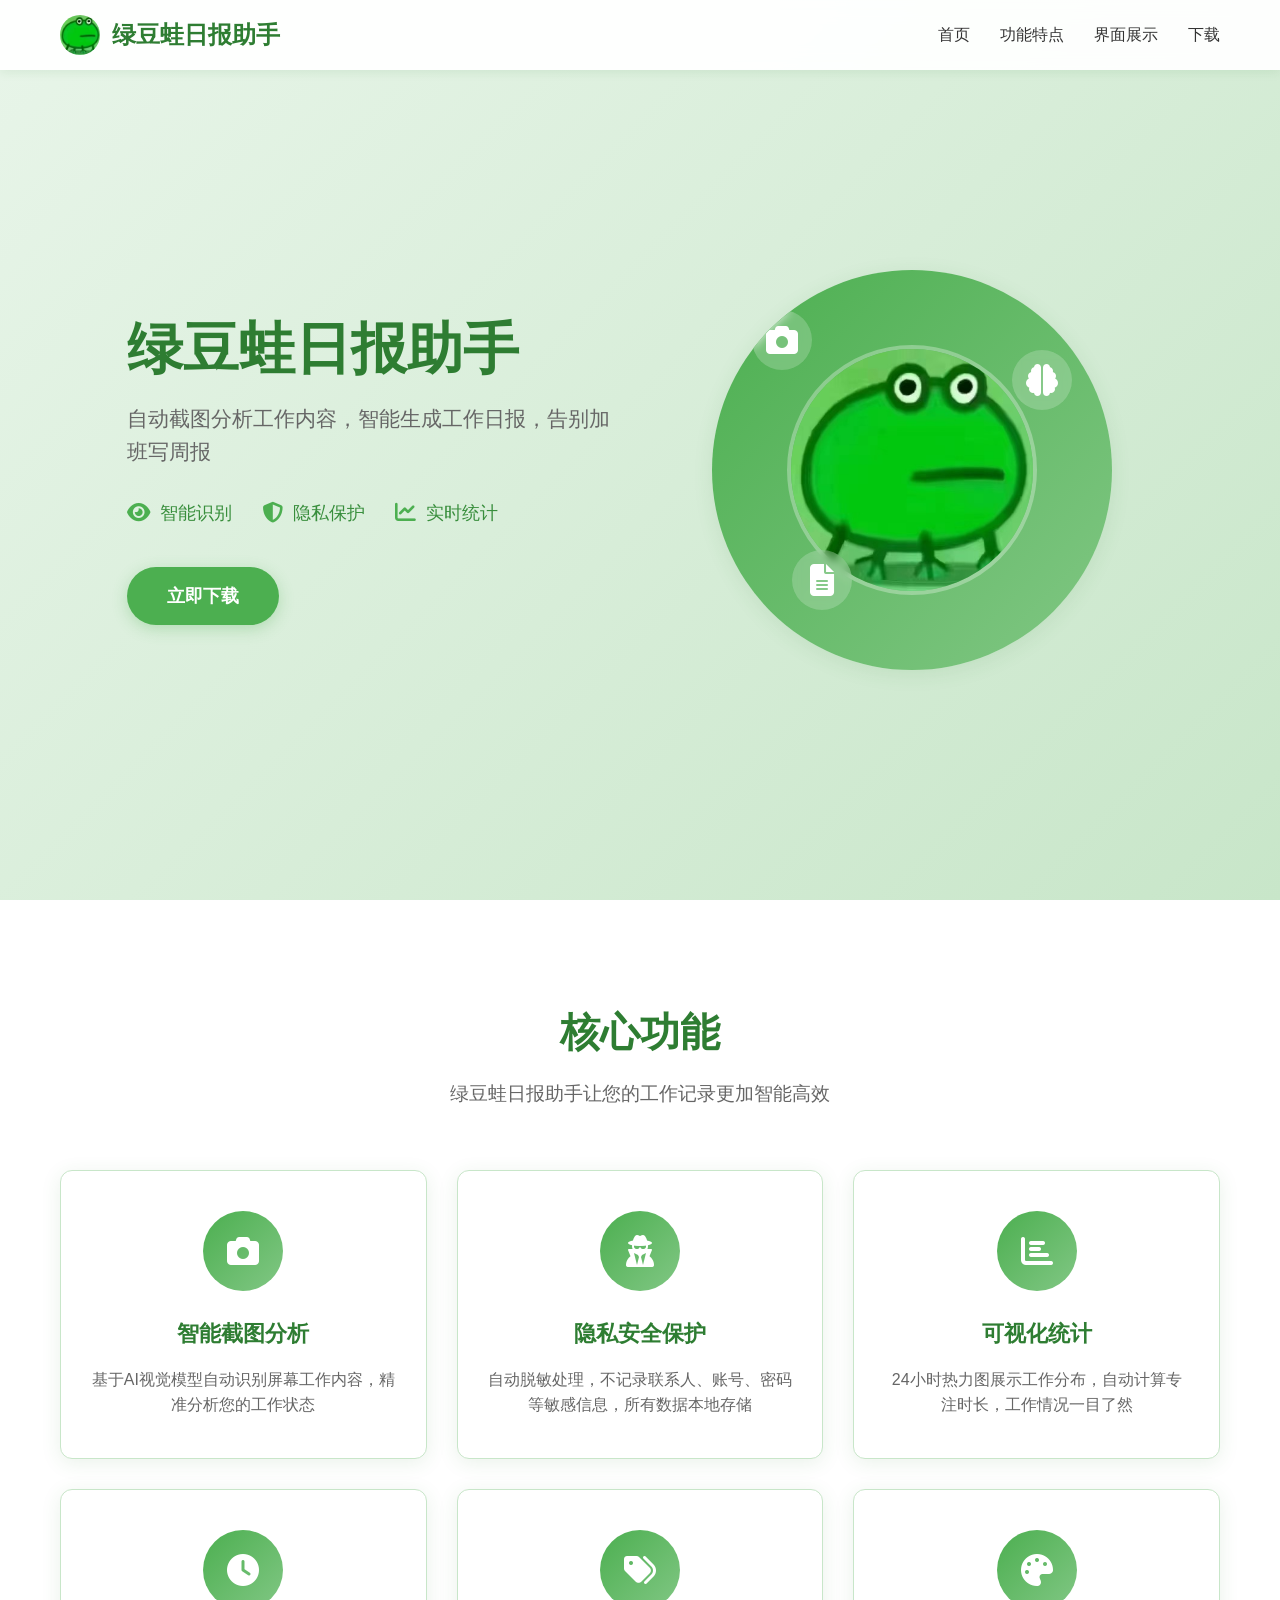
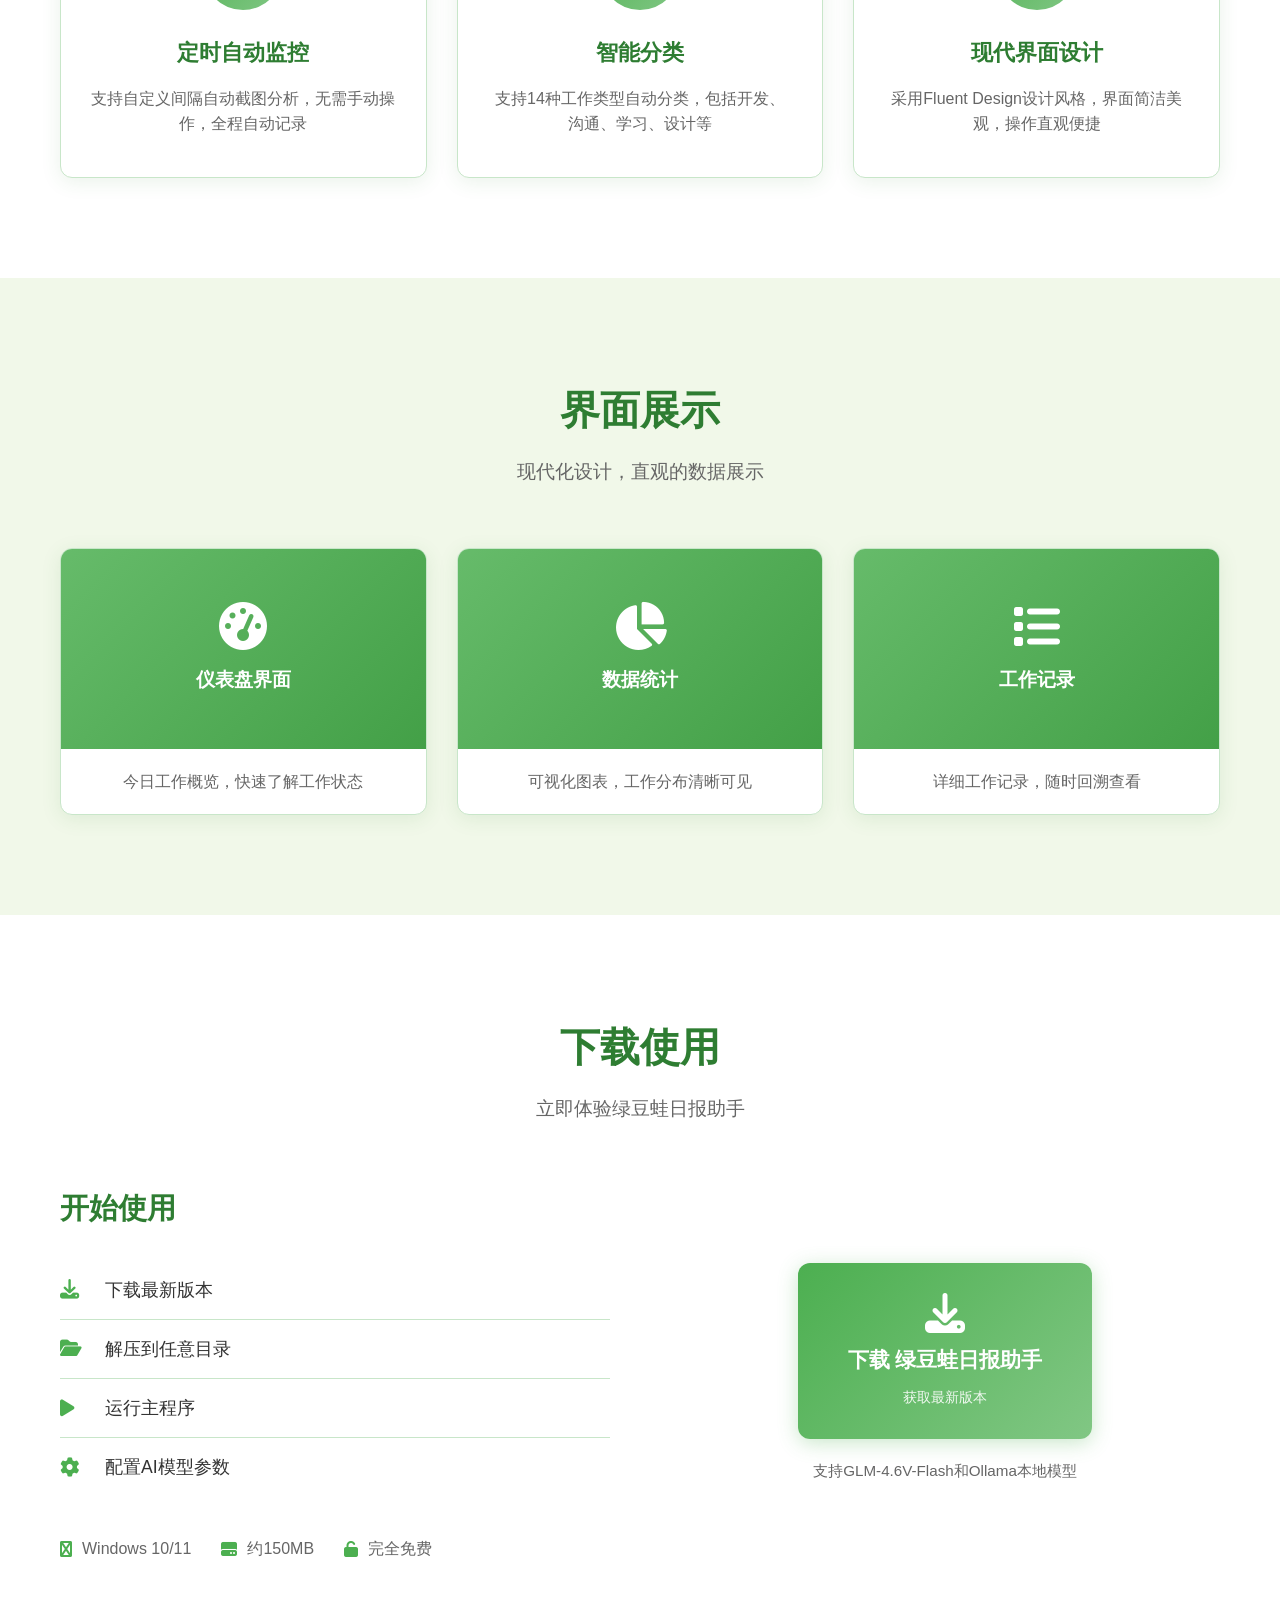
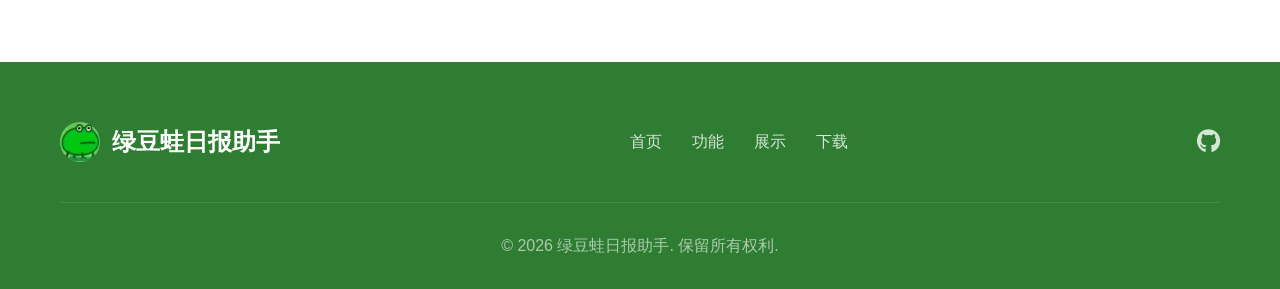
==== static/index.html @ 6533f266 "first commit" ====
<!DOCTYPE html>
<html lang="zh-CN">
<head>
    <meta charset="UTF-8">
    <meta name="viewport" content="width=device-width, initial-scale=1.0">
    <title>绿豆蛙日报助手 - 智能工作记录与分析</title>
    <link rel="icon" href="favicon.jpg" type="image/jpeg">
    <link rel="stylesheet" href="style.css">
    <link rel="stylesheet" href="https://cdnjs.cloudflare.com/ajax/libs/font-awesome/6.4.0/css/all.min.css">
</head>
<body>
    <nav class="navbar">
        <div class="nav-container">
            <div class="nav-logo">
                <img src="favicon.jpg" alt="绿豆蛙" class="logo-img">
                <span>绿豆蛙日报助手</span>
            </div>
            <ul class="nav-menu">
                <li><a href="#home" class="nav-link">首页</a></li>
                <li><a href="#features" class="nav-link">功能特点</a></li>
                <li><a href="#screenshots" class="nav-link">界面展示</a></li>
                <li><a href="#download" class="nav-link">下载</a></li>
            </ul>
            <div class="nav-toggle">
                <i class="fas fa-bars"></i>
            </div>
        </div>
    </nav>

    <section id="home" class="hero">
        <div class="hero-container">
            <div class="hero-content">
                <h1>绿豆蛙日报助手</h1>
                <p class="hero-subtitle">自动截图分析工作内容，智能生成工作日报，告别加班写周报</p>
                <div class="hero-features">
                    <div class="hero-feature">
                        <i class="fas fa-eye"></i>
                        <span>智能识别</span>
                    </div>
                    <div class="hero-feature">
                        <i class="fas fa-shield-alt"></i>
                        <span>隐私保护</span>
                    </div>
                    <div class="hero-feature">
                        <i class="fas fa-chart-line"></i>
                        <span>实时统计</span>
                    </div>
                </div>
                <a href="#download" class="cta-button">立即下载</a>
            </div>
            <div class="hero-image">
                <div class="hero-illustration">
                    <img src="favicon.jpg" alt="绿豆蛙" class="hero-frog">
                    <div class="floating-icons">
                        <i class="fas fa-camera"></i>
                        <i class="fas fa-brain"></i>
                        <i class="fas fa-file-alt"></i>
                    </div>
                </div>
            </div>
        </div>
    </section>

    <section id="features" class="features">
        <div class="container">
            <h2>核心功能</h2>
            <p class="section-description">绿豆蛙日报助手让您的工作记录更加智能高效</p>
            <div class="features-grid">
                <div class="feature-card">
                    <div class="feature-icon">
                        <i class="fas fa-camera"></i>
                    </div>
                    <h3>智能截图分析</h3>
                    <p>基于AI视觉模型自动识别屏幕工作内容，精准分析您的工作状态</p>
                </div>
                <div class="feature-card">
                    <div class="feature-icon">
                        <i class="fas fa-user-secret"></i>
                    </div>
                    <h3>隐私安全保护</h3>
                    <p>自动脱敏处理，不记录联系人、账号、密码等敏感信息，所有数据本地存储</p>
                </div>
                <div class="feature-card">
                    <div class="feature-icon">
                        <i class="fas fa-chart-bar"></i>
                    </div>
                    <h3>可视化统计</h3>
                    <p>24小时热力图展示工作分布，自动计算专注时长，工作情况一目了然</p>
                </div>
                <div class="feature-card">
                    <div class="feature-icon">
                        <i class="fas fa-clock"></i>
                    </div>
                    <h3>定时自动监控</h3>
                    <p>支持自定义间隔自动截图分析，无需手动操作，全程自动记录</p>
                </div>
                <div class="feature-card">
                    <div class="feature-icon">
                        <i class="fas fa-tags"></i>
                    </div>
                    <h3>智能分类</h3>
                    <p>支持14种工作类型自动分类，包括开发、沟通、学习、设计等</p>
                </div>
                <div class="feature-card">
                    <div class="feature-icon">
                        <i class="fas fa-palette"></i>
                    </div>
                    <h3>现代界面设计</h3>
                    <p>采用Fluent Design设计风格，界面简洁美观，操作直观便捷</p>
                </div>
            </div>
        </div>
    </section>

    <section id="screenshots" class="screenshots">
        <div class="container">
            <h2>界面展示</h2>
            <p class="section-description">现代化设计，直观的数据展示</p>
            <div class="screenshots-grid">
                <div class="screenshot-card">
                    <div class="screenshot-placeholder">
                        <i class="fas fa-tachometer-alt"></i>
                        <span>仪表盘界面</span>
                    </div>
                    <p>今日工作概览，快速了解工作状态</p>
                </div>
                <div class="screenshot-card">
                    <div class="screenshot-placeholder">
                        <i class="fas fa-chart-pie"></i>
                        <span>数据统计</span>
                    </div>
                    <p>可视化图表，工作分布清晰可见</p>
                </div>
                <div class="screenshot-card">
                    <div class="screenshot-placeholder">
                        <i class="fas fa-list"></i>
                        <span>工作记录</span>
                    </div>
                    <p>详细工作记录，随时回溯查看</p>
                </div>
            </div>
        </div>
    </section>

    <section id="download" class="download">
        <div class="container">
            <h2>下载使用</h2>
            <p class="section-description">立即体验绿豆蛙日报助手</p>
            <div class="download-content">
                <div class="download-info">
                    <h3>开始使用</h3>
                    <ul class="download-steps">
                        <li><i class="fas fa-download"></i> 下载最新版本</li>
                        <li><i class="fas fa-folder-open"></i> 解压到任意目录</li>
                        <li><i class="fas fa-play"></i> 运行主程序</li>
                        <li><i class="fas fa-cog"></i> 配置AI模型参数</li>
                    </ul>
                    <div class="download-features">
                        <div class="download-feature">
                            <i class="fas fa-windows"></i>
                            <span>Windows 10/11</span>
                        </div>
                        <div class="download-feature">
                            <i class="fas fa-hdd"></i>
                            <span>约150MB</span>
                        </div>
                        <div class="download-feature">
                            <i class="fas fa-unlock"></i>
                            <span>完全免费</span>
                        </div>
                    </div>
                </div>
                <div class="download-action">
                    <div class="download-button-container">
                        <a href="/api/latest" class="download-button" id="downloadBtn">
                            <i class="fas fa-download"></i>
                            <span id="downloadButtonText">下载 绿豆蛙日报助手</span>
                            <small id="downloadButtonSubtext">获取最新版本</small>
                        </a>
                        <p class="download-note" id="downloadNote">支持GLM-4.6V-Flash和Ollama本地模型</p>
                    </div>
                </div>
            </div>
        </div>
    </section>

    <footer class="footer">
        <div class="container">
            <div class="footer-content">
                <div class="footer-logo">
                    <img src="favicon.jpg" alt="绿豆蛙" class="footer-frog">
                    <span>绿豆蛙日报助手</span>
                </div>
                <div class="footer-links">
                    <a href="#home">首页</a>
                    <a href="#features">功能</a>
                    <a href="#screenshots">展示</a>
                    <a href="#download">下载</a>
                </div>
                <div class="footer-social">
                    <a href="https://github.com/DGLZR/AI-daliy-check" target="_blank"><i class="fab fa-github"></i></a>
                </div>
            </div>
            <div class="footer-bottom">
                <p>&copy; 2026 绿豆蛙日报助手. 保留所有权利.</p>
            </div>
        </div>
    </footer>

    <script src="script.js"></script>
</body>
</html>
---- static/style.css ----
/* 全局样式 */
* {
    margin: 0;
    padding: 0;
    box-sizing: border-box;
}

:root {
    --primary-color: #4caf50;
    --primary-dark: #388e3c;
    --primary-light: #81c784;
    --secondary-color: #e8f5e9;
    --accent-color: #2e7d32;
    --text-color: #333;
    --text-light: #666;
    --white: #fff;
    --shadow: 0 4px 20px rgba(46, 125, 50, 0.1);
    --shadow-hover: 0 8px 30px rgba(46, 125, 50, 0.2);
    --radius: 12px;
    --transition: all 0.3s ease;
}

html {
    scroll-behavior: smooth;
}

body {
    font-family: 'Segoe UI', 'Microsoft YaHei', sans-serif;
    line-height: 1.6;
    color: var(--text-color);
    background-color: #f0f9f0;
}

.container {
    max-width: 1200px;
    margin: 0 auto;
    padding: 0 20px;
}

/* 导航栏 */
.navbar {
    position: fixed;
    top: 0;
    left: 0;
    right: 0;
    background: rgba(255, 255, 255, 0.95);
    backdrop-filter: blur(10px);
    z-index: 1000;
    box-shadow: 0 2px 10px rgba(46, 125, 50, 0.1);
}

.nav-container {
    max-width: 1200px;
    margin: 0 auto;
    padding: 0 20px;
    display: flex;
    justify-content: space-between;
    align-items: center;
    height: 70px;
}

.nav-logo {
    display: flex;
    align-items: center;
    gap: 12px;
    font-size: 1.5rem;
    font-weight: bold;
    color: var(--accent-color);
}

.logo-img {
    width: 40px;
    height: 40px;
    border-radius: 50%;
    object-fit: cover;
}

.nav-menu {
    display: flex;
    list-style: none;
    gap: 30px;
}

.nav-link {
    text-decoration: none;
    color: var(--text-color);
    font-weight: 500;
    transition: var(--transition);
    position: relative;
}

.nav-link:hover {
    color: var(--primary-color);
}

.nav-link::after {
    content: '';
    position: absolute;
    bottom: -5px;
    left: 0;
    width: 0;
    height: 2px;
    background: var(--primary-color);
    transition: var(--transition);
}

.nav-link:hover::after {
    width: 100%;
}

.nav-toggle {
    display: none;
    font-size: 1.5rem;
    cursor: pointer;
    color: var(--text-color);
}

/* 英雄区域 */
.hero {
    padding: 120px 0 80px;
    background: linear-gradient(135deg, #e8f5e9 0%, #c8e6c9 100%);
    min-height: 100vh;
    display: flex;
    align-items: center;
}

.hero-container {
    max-width: 1200px;
    margin: 0 auto;
    padding: 0 20px;
    display: flex;
    align-items: center;
    gap: 60px;
}

.hero-content {
    flex: 1;
}

.hero-content h1 {
    font-size: 3.5rem;
    font-weight: 700;
    color: var(--accent-color);
    margin-bottom: 20px;
    line-height: 1.2;
}

.hero-subtitle {
    font-size: 1.3rem;
    color: var(--text-light);
    margin-bottom: 30px;
    line-height: 1.6;
}

.hero-features {
    display: flex;
    gap: 30px;
    margin-bottom: 40px;
}

.hero-feature {
    display: flex;
    align-items: center;
    gap: 10px;
    font-size: 1.1rem;
    color: var(--primary-dark);
}

.hero-feature i {
    font-size: 1.3rem;
    color: var(--primary-color);
}

.cta-button {
    display: inline-block;
    background: var(--primary-color);
    color: var(--white);
    padding: 15px 40px;
    border-radius: 50px;
    text-decoration: none;
    font-size: 1.1rem;
    font-weight: 600;
    transition: var(--transition);
    box-shadow: 0 4px 15px rgba(76, 175, 80, 0.3);
}

.cta-button:hover {
    background: var(--primary-dark);
    transform: translateY(-2px);
    box-shadow: 0 6px 20px rgba(76, 175, 80, 0.4);
}

.hero-image {
    flex: 1;
    display: flex;
    justify-content: center;
    align-items: center;
}

.hero-illustration {
    position: relative;
    width: 400px;
    height: 400px;
    background: linear-gradient(135deg, var(--primary-color) 0%, var(--primary-light) 100%);
    border-radius: 50%;
    display: flex;
    justify-content: center;
    align-items: center;
    box-shadow: var(--shadow);
    overflow: hidden;
}

.hero-frog {
    width: 250px;
    height: 250px;
    object-fit: cover;
    border-radius: 50%;
    border: 4px solid rgba(255, 255, 255, 0.3);
}

.floating-icons {
    position: absolute;
    width: 100%;
    height: 100%;
    animation: float 6s ease-in-out infinite;
}

.floating-icons i {
    position: absolute;
    font-size: 2rem;
    color: var(--white);
    background: rgba(255, 255, 255, 0.2);
    width: 60px;
    height: 60px;
    border-radius: 50%;
    display: flex;
    justify-content: center;
    align-items: center;
    backdrop-filter: blur(5px);
}

.floating-icons i:nth-child(1) {
    top: 10%;
    left: 10%;
    animation: float1 4s ease-in-out infinite;
}

.floating-icons i:nth-child(2) {
    top: 20%;
    right: 10%;
    animation: float2 5s ease-in-out infinite;
}

.floating-icons i:nth-child(3) {
    bottom: 15%;
    left: 20%;
    animation: float3 4.5s ease-in-out infinite;
}

@keyframes float {
    0%, 100% { transform: translateY(0); }
    50% { transform: translateY(-20px); }
}

@keyframes float1 {
    0%, 100% { transform: translate(0, 0); }
    50% { transform: translate(10px, -15px); }
}

@keyframes float2 {
    0%, 100% { transform: translate(0, 0); }
    50% { transform: translate(-10px, 10px); }
}

@keyframes float3 {
    0%, 100% { transform: translate(0, 0); }
    50% { transform: translate(15px, -10px); }
}

/* 功能特点 */
.features {
    padding: 100px 0;
    background: var(--white);
}

.features h2 {
    text-align: center;
    font-size: 2.5rem;
    color: var(--accent-color);
    margin-bottom: 15px;
}

.section-description {
    text-align: center;
    font-size: 1.2rem;
    color: var(--text-light);
    margin-bottom: 60px;
}

.features-grid {
    display: grid;
    grid-template-columns: repeat(auto-fit, minmax(300px, 1fr));
    gap: 30px;
}

.feature-card {
    background: var(--white);
    padding: 40px 30px;
    border-radius: var(--radius);
    box-shadow: var(--shadow);
    transition: var(--transition);
    text-align: center;
    border: 1px solid #c8e6c9;
}

.feature-card:hover {
    transform: translateY(-10px);
    box-shadow: var(--shadow-hover);
}

.feature-icon {
    width: 80px;
    height: 80px;
    background: linear-gradient(135deg, var(--primary-color) 0%, var(--primary-light) 100%);
    border-radius: 50%;
    display: flex;
    justify-content: center;
    align-items: center;
    margin: 0 auto 25px;
}

.feature-icon i {
    font-size: 2rem;
    color: var(--white);
}

.feature-card h3 {
    font-size: 1.4rem;
    color: var(--accent-color);
    margin-bottom: 15px;
}

.feature-card p {
    color: var(--text-light);
    line-height: 1.6;
}

/* 界面展示 */
.screenshots {
    padding: 100px 0;
    background: #f1f8e9;
}

.screenshots h2 {
    text-align: center;
    font-size: 2.5rem;
    color: var(--accent-color);
    margin-bottom: 15px;
}

.screenshots-grid {
    display: grid;
    grid-template-columns: repeat(auto-fit, minmax(300px, 1fr));
    gap: 30px;
}

.screenshot-card {
    background: var(--white);
    border-radius: var(--radius);
    overflow: hidden;
    box-shadow: var(--shadow);
    transition: var(--transition);
    border: 1px solid #c8e6c9;
}

.screenshot-card:hover {
    transform: translateY(-5px);
    box-shadow: var(--shadow-hover);
}

.screenshot-placeholder {
    height: 200px;
    background: linear-gradient(135deg, #66bb6a 0%, #43a047 100%);
    display: flex;
    flex-direction: column;
    justify-content: center;
    align-items: center;
    gap: 15px;
    color: var(--white);
}

.screenshot-placeholder i {
    font-size: 3rem;
}

.screenshot-placeholder span {
    font-size: 1.2rem;
    font-weight: 600;
}

.screenshot-card p {
    padding: 20px;
    color: var(--text-light);
    text-align: center;
}

/* 下载区域 */
.download {
    padding: 100px 0;
    background: var(--white);
}

.download h2 {
    text-align: center;
    font-size: 2.5rem;
    color: var(--accent-color);
    margin-bottom: 15px;
}

.download-content {
    display: flex;
    gap: 60px;
    align-items: center;
    margin-top: 60px;
}

.download-info {
    flex: 1;
}

.download-info h3 {
    font-size: 1.8rem;
    color: var(--accent-color);
    margin-bottom: 30px;
}

.download-steps {
    list-style: none;
    margin-bottom: 40px;
}

.download-steps li {
    display: flex;
    align-items: center;
    gap: 15px;
    padding: 15px 0;
    font-size: 1.1rem;
    color: var(--text-color);
    border-bottom: 1px solid #c8e6c9;
}

.download-steps li:last-child {
    border-bottom: none;
}

.download-steps i {
    color: var(--primary-color);
    font-size: 1.2rem;
    width: 30px;
}

.download-features {
    display: flex;
    gap: 30px;
}

.download-feature {
    display: flex;
    align-items: center;
    gap: 10px;
    color: var(--text-light);
}

.download-feature i {
    color: var(--primary-color);
}

.download-action {
    flex: 1;
    display: flex;
    justify-content: center;
}

.download-button-container {
    text-align: center;
}

.download-button {
    display: inline-flex;
    flex-direction: column;
    align-items: center;
    gap: 10px;
    background: linear-gradient(135deg, var(--primary-color) 0%, var(--primary-light) 100%);
    color: var(--white);
    padding: 30px 50px;
    border-radius: var(--radius);
    text-decoration: none;
    transition: var(--transition);
    box-shadow: 0 4px 20px rgba(76, 175, 80, 0.3);
}

.download-button:hover {
    transform: translateY(-5px);
    box-shadow: 0 8px 30px rgba(76, 175, 80, 0.4);
}

.download-button i {
    font-size: 2.5rem;
}

.download-button span {
    font-size: 1.3rem;
    font-weight: 600;
}

.download-button small {
    font-size: 0.9rem;
    opacity: 0.9;
}

.download-note {
    margin-top: 20px;
    color: var(--text-light);
    font-size: 0.95rem;
}

/* 页脚 */
.footer {
    background: #2e7d32;
    color: var(--white);
    padding: 60px 0 30px;
}

.footer-content {
    display: flex;
    justify-content: space-between;
    align-items: center;
    margin-bottom: 40px;
}

.footer-logo {
    display: flex;
    align-items: center;
    gap: 12px;
    font-size: 1.5rem;
    font-weight: bold;
}

.footer-frog {
    width: 40px;
    height: 40px;
    border-radius: 50%;
    object-fit: cover;
}

.footer-links {
    display: flex;
    gap: 30px;
}

.footer-links a {
    color: rgba(255, 255, 255, 0.8);
    text-decoration: none;
    transition: var(--transition);
}

.footer-links a:hover {
    color: var(--white);
}

.footer-social {
    display: flex;
    gap: 20px;
}

.footer-social a {
    color: rgba(255, 255, 255, 0.8);
    font-size: 1.5rem;
    transition: var(--transition);
}

.footer-social a:hover {
    color: var(--white);
}

.footer-bottom {
    text-align: center;
    padding-top: 30px;
    border-top: 1px solid rgba(255, 255, 255, 0.1);
    color: rgba(255, 255, 255, 0.6);
}

/* 响应式设计 */
@media (max-width: 768px) {
    .nav-menu {
        display: none;
        position: absolute;
        top: 70px;
        left: 0;
        right: 0;
        background: var(--white);
        flex-direction: column;
        padding: 20px;
        box-shadow: 0 5px 10px rgba(0, 0, 0, 0.1);
    }

    .nav-menu.active {
        display: flex;
    }

    .nav-toggle {
        display: block;
    }

    .hero-container {
        flex-direction: column;
        text-align: center;
    }

    .hero-content h1 {
        font-size: 2.5rem;
    }

    .hero-features {
        justify-content: center;
    }

    .hero-illustration {
        width: 300px;
        height: 300px;
    }

    .hero-frog {
        width: 180px;
        height: 180px;
    }

    .download-content {
        flex-direction: column;
    }

    .download-features {
        flex-wrap: wrap;
        justify-content: center;
    }

    .footer-content {
        flex-direction: column;
        gap: 30px;
        text-align: center;
    }

    .footer-links {
        flex-wrap: wrap;
        justify-content: center;
    }
}

@media (max-width: 480px) {
    .hero-content h1 {
        font-size: 2rem;
    }

    .hero-features {
        flex-direction: column;
        gap: 15px;
    }

    .features-grid,
    .screenshots-grid {
        grid-template-columns: 1fr;
    }
}
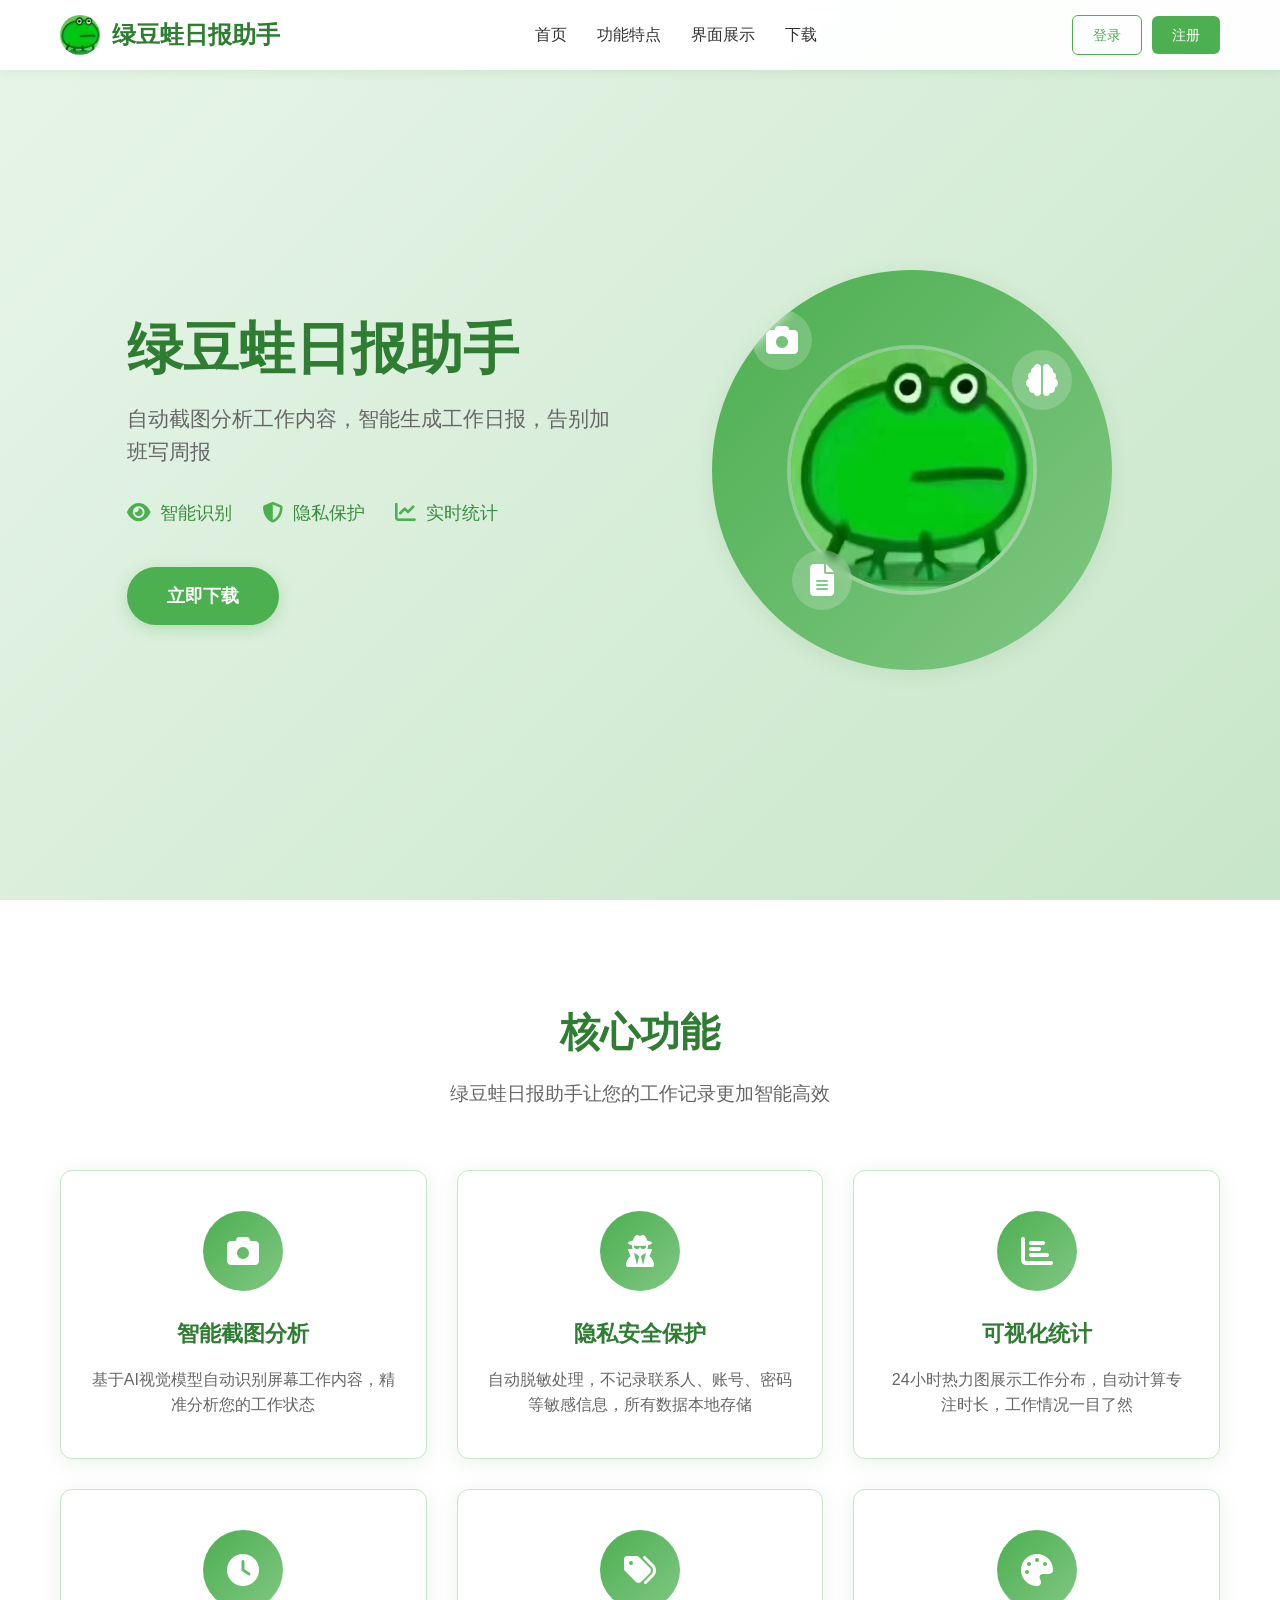
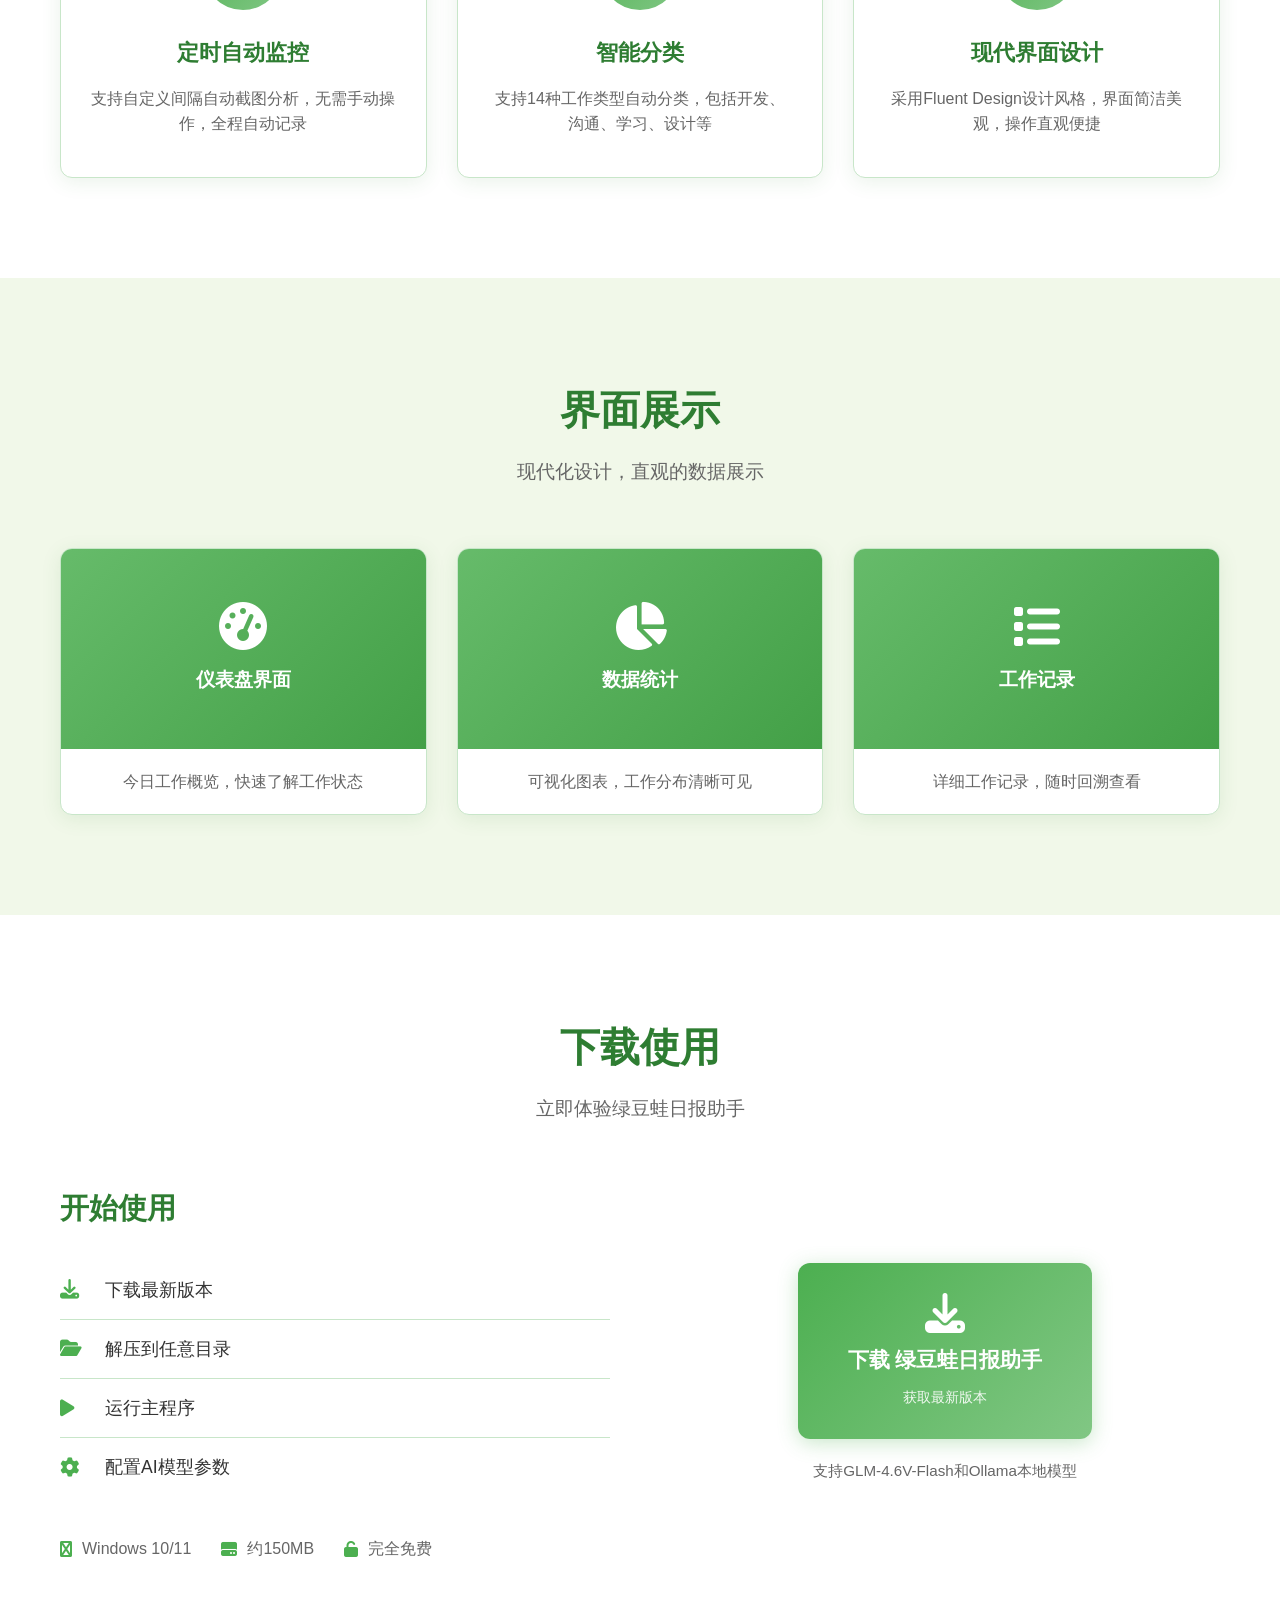
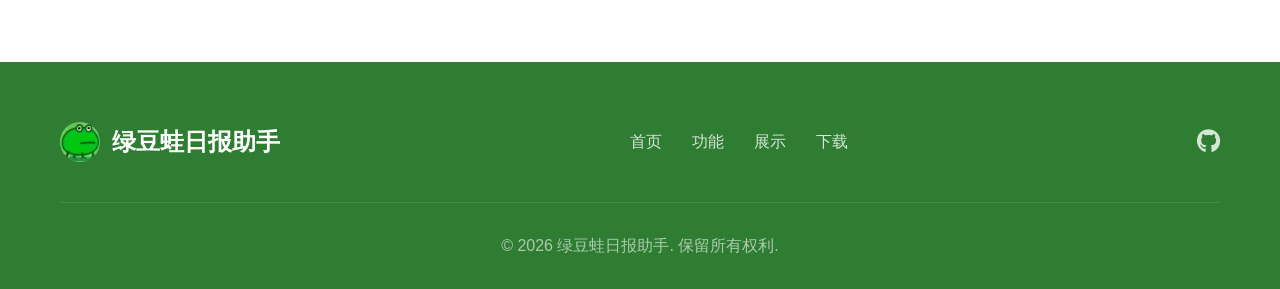
==== commit a6228867: "新增用户查看个人信息" ====
--- a/static/index.html
+++ b/static/index.html
@@ -21,6 +21,10 @@
                 <li><a href="#screenshots" class="nav-link">界面展示</a></li>
                 <li><a href="#download" class="nav-link">下载</a></li>
             </ul>
+            <div class="nav-auth">
+                <a href="/login" class="auth-btn login-btn">登录</a>
+                <a href="/login#register" class="auth-btn register-btn">注册</a>
+            </div>
             <div class="nav-toggle">
                 <i class="fas fa-bars"></i>
             </div>
--- a/static/style.css
+++ b/static/style.css
@@ -108,6 +108,41 @@
     width: 100%;
 }
 
+.nav-auth {
+    display: flex;
+    gap: 10px;
+    align-items: center;
+}
+
+.auth-btn {
+    padding: 8px 20px;
+    border-radius: 6px;
+    text-decoration: none;
+    font-size: 14px;
+    font-weight: 500;
+    transition: var(--transition);
+}
+
+.login-btn {
+    color: var(--primary-color);
+    border: 1px solid var(--primary-color);
+    background: transparent;
+}
+
+.login-btn:hover {
+    background: var(--primary-color);
+    color: white;
+}
+
+.register-btn {
+    background: var(--primary-color);
+    color: white;
+}
+
+.register-btn:hover {
+    background: var(--primary-dark);
+}
+
 .nav-toggle {
     display: none;
     font-size: 1.5rem;
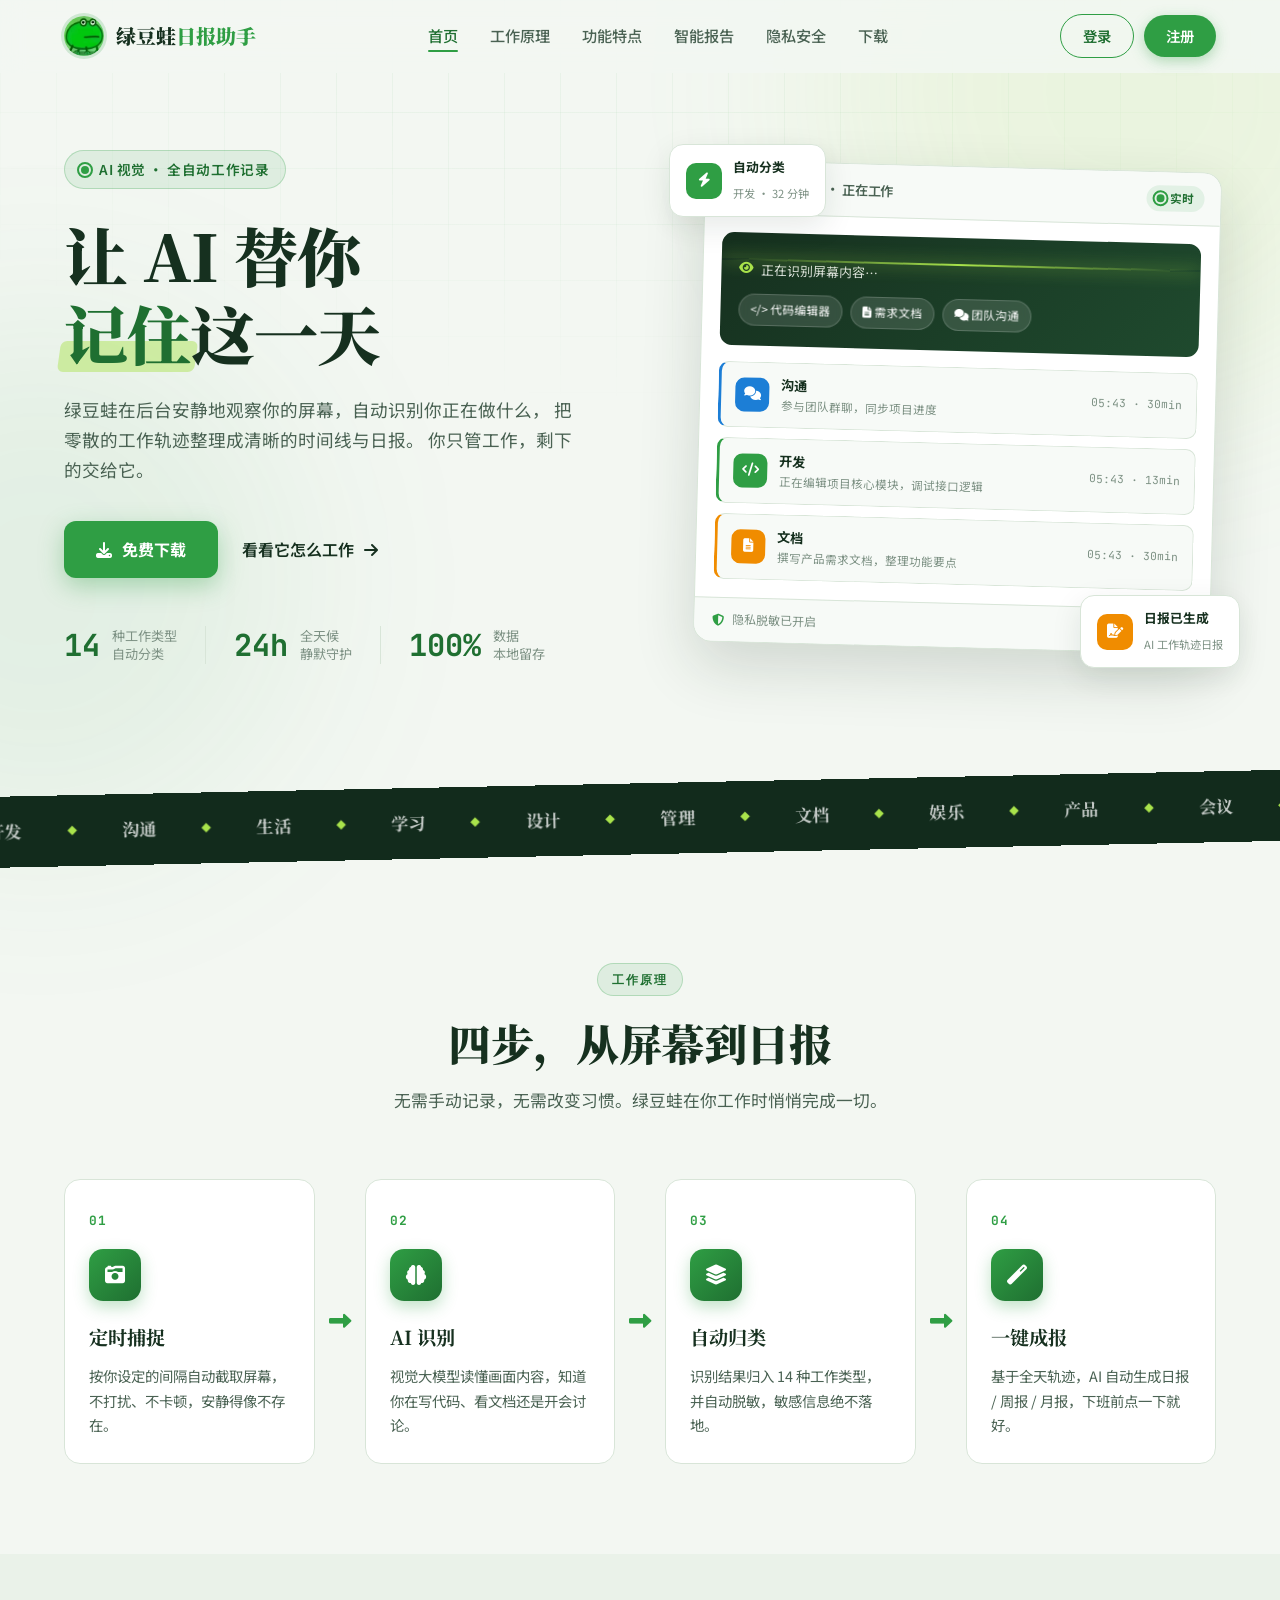
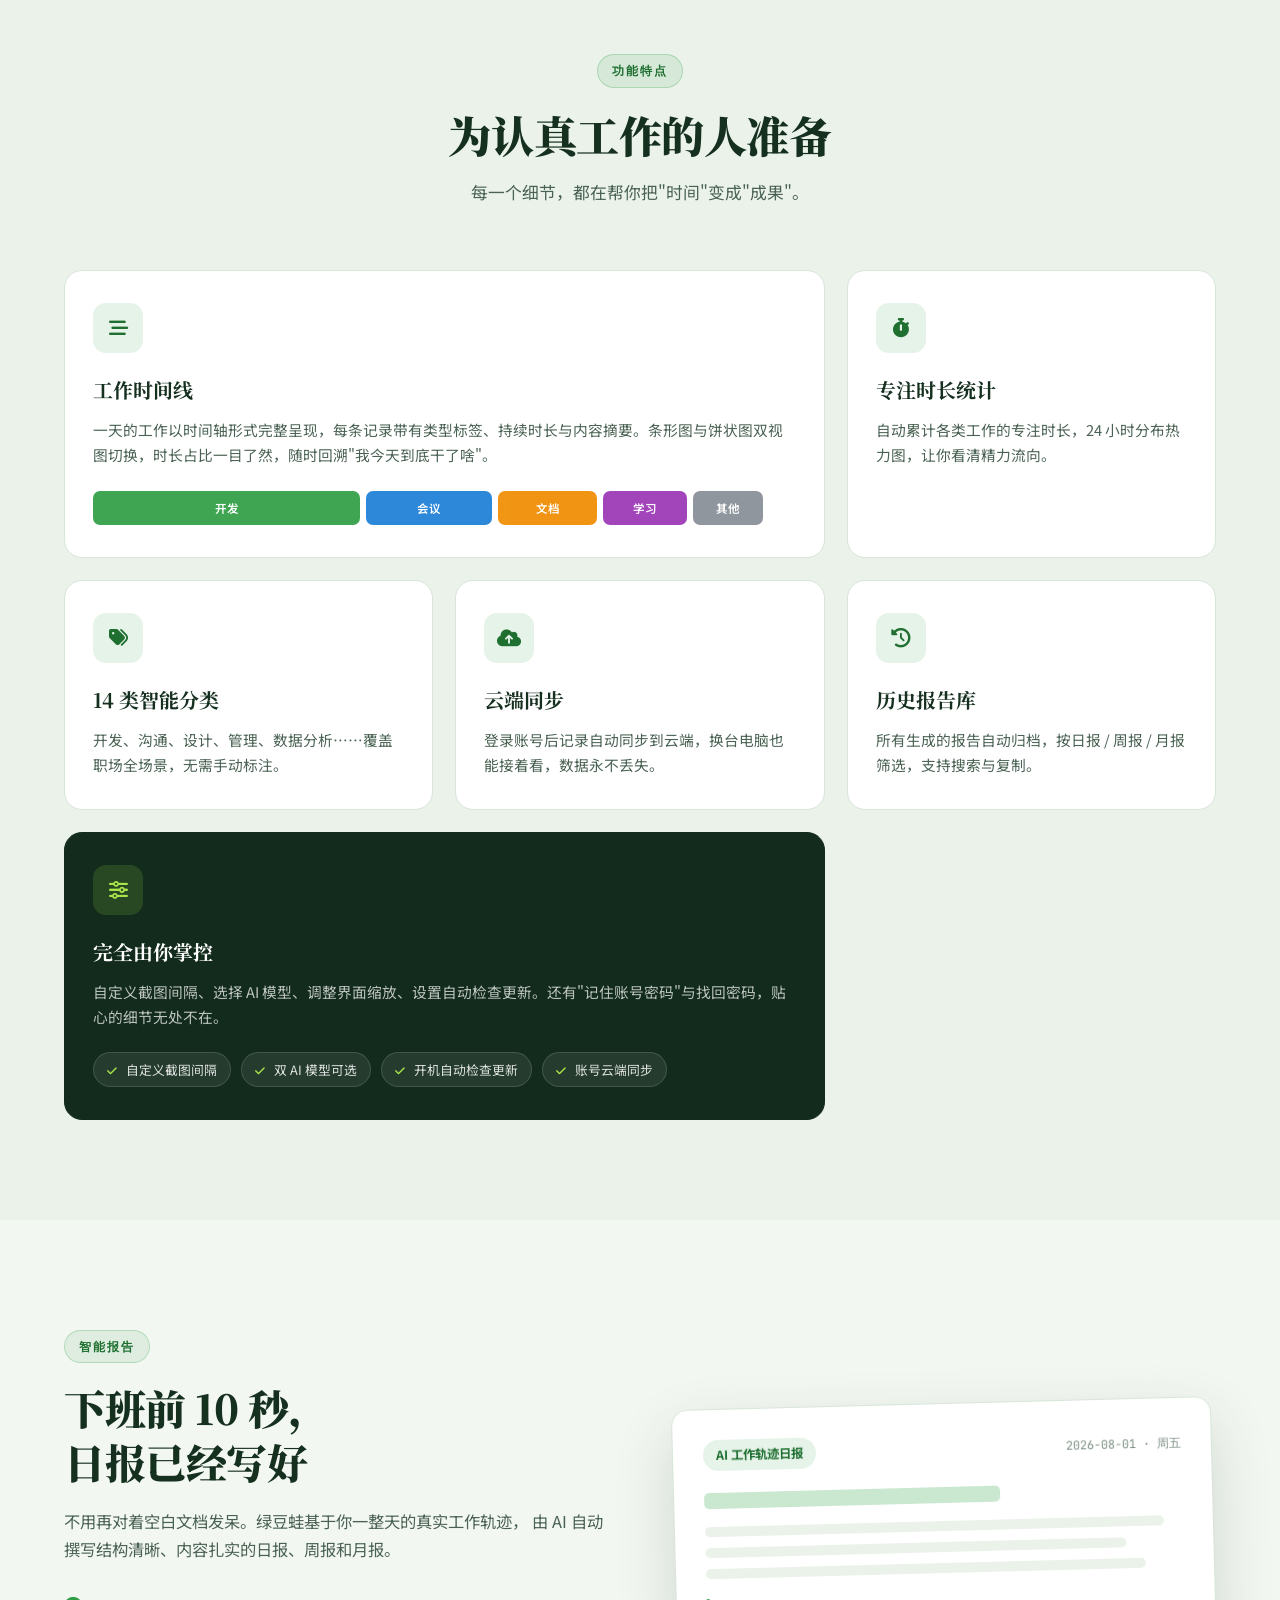
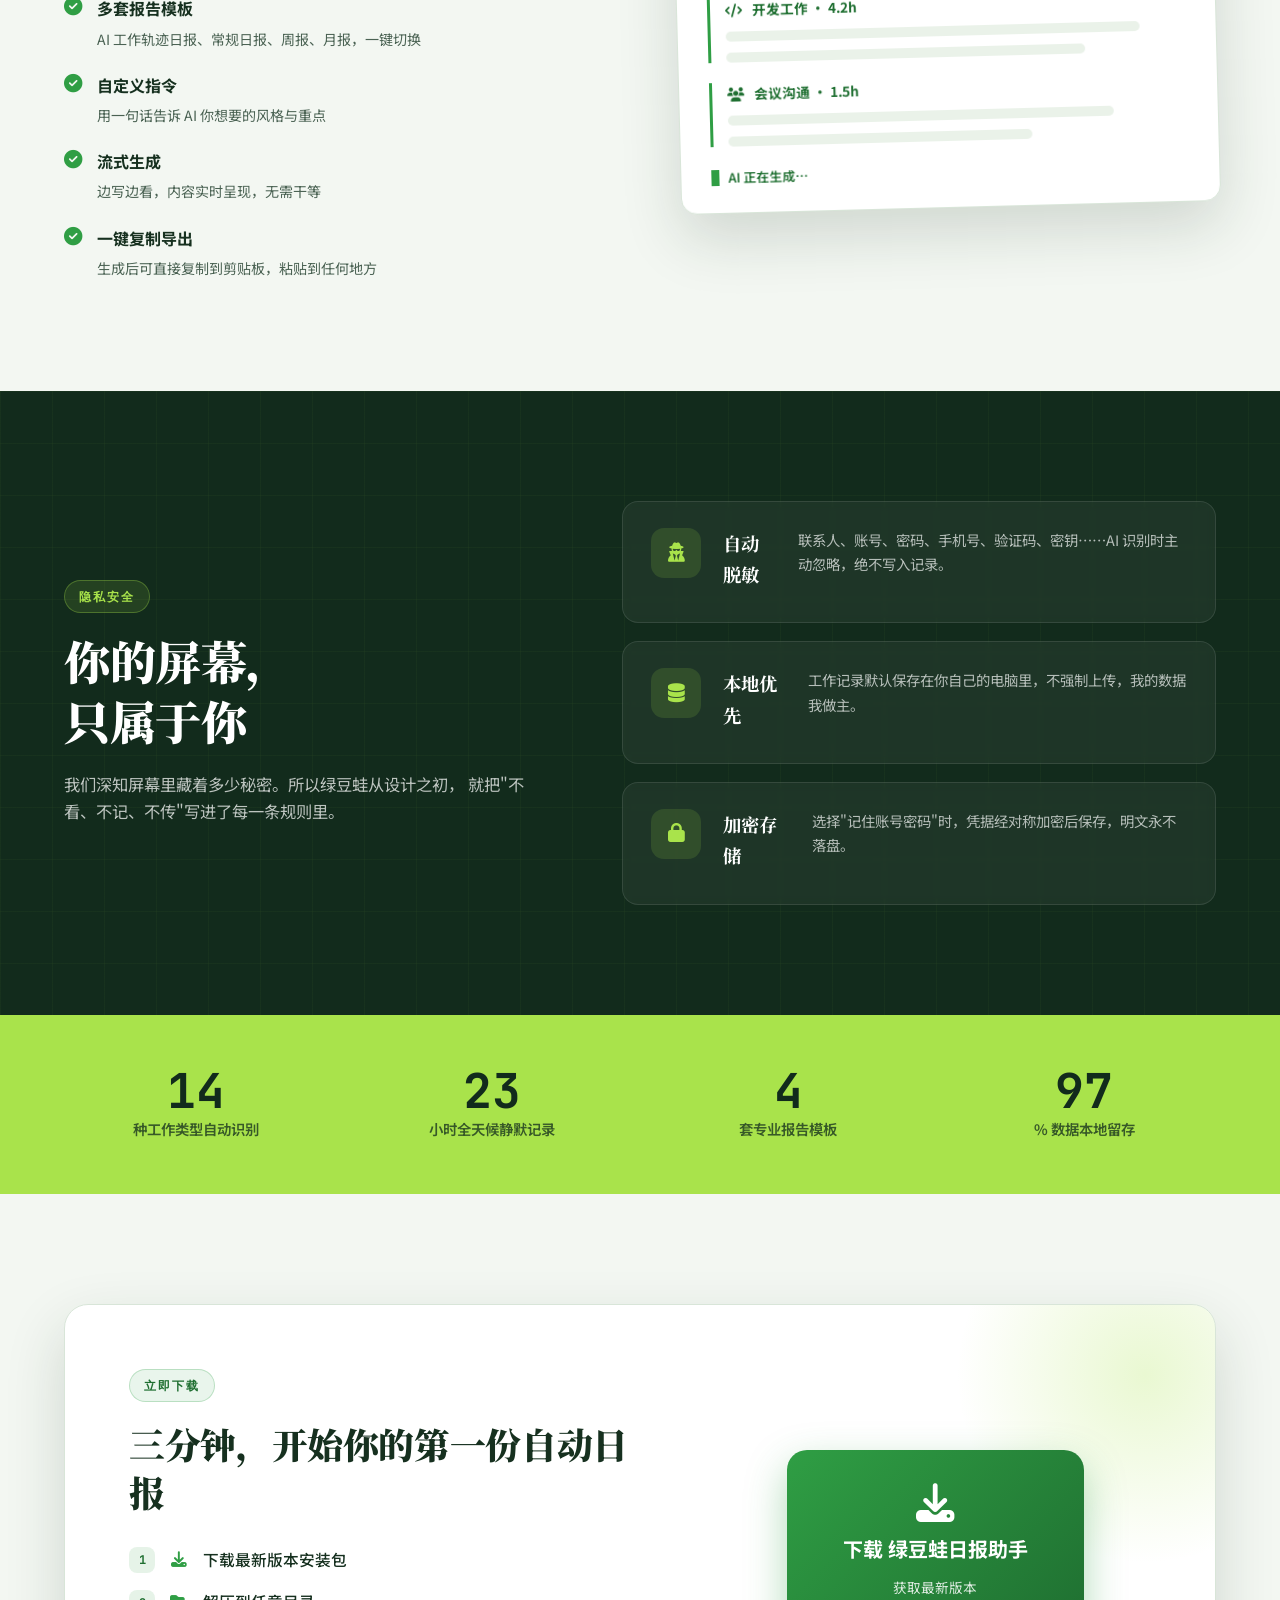
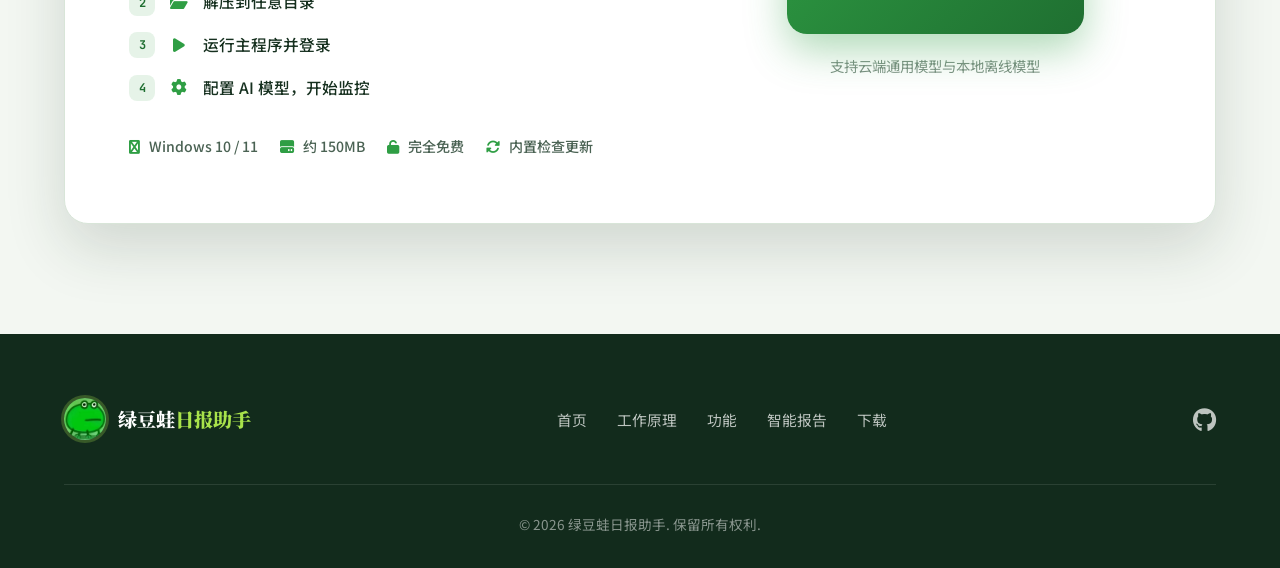
==== commit ecfacbbb: "美化主页面以及登录与注册页面" ====
--- a/static/index.html
+++ b/static/index.html
@@ -7,18 +7,30 @@
     <link rel="icon" href="favicon.jpg" type="image/jpeg">
     <link rel="stylesheet" href="style.css">
     <link rel="stylesheet" href="https://cdnjs.cloudflare.com/ajax/libs/font-awesome/6.4.0/css/all.min.css">
+    <link rel="preconnect" href="https://fonts.googleapis.com">
+    <link rel="preconnect" href="https://fonts.gstatic.com" crossorigin>
+    <link href="https://fonts.googleapis.com/css2?family=Noto+Serif+SC:wght@600;700;900&family=Noto+Sans+SC:wght@400;500;700&family=JetBrains+Mono:wght@500;700&display=swap" rel="stylesheet">
 </head>
 <body>
+    <!-- 环境背景层 -->
+    <div class="ambient" aria-hidden="true">
+        <div class="ambient-grid"></div>
+        <div class="ambient-glow ambient-glow-a"></div>
+        <div class="ambient-glow ambient-glow-b"></div>
+    </div>
+
     <nav class="navbar">
         <div class="nav-container">
-            <div class="nav-logo">
+            <a href="#home" class="nav-logo">
                 <img src="favicon.jpg" alt="绿豆蛙" class="logo-img">
-                <span>绿豆蛙日报助手</span>
-            </div>
+                <span>绿豆蛙<em>日报助手</em></span>
+            </a>
             <ul class="nav-menu">
                 <li><a href="#home" class="nav-link">首页</a></li>
+                <li><a href="#how" class="nav-link">工作原理</a></li>
                 <li><a href="#features" class="nav-link">功能特点</a></li>
-                <li><a href="#screenshots" class="nav-link">界面展示</a></li>
+                <li><a href="#report" class="nav-link">智能报告</a></li>
+                <li><a href="#privacy" class="nav-link">隐私安全</a></li>
                 <li><a href="#download" class="nav-link">下载</a></li>
             </ul>
             <div class="nav-auth">
@@ -31,147 +43,296 @@
         </div>
     </nav>
 
+    <!-- ========== 开场：产品实况 ========== -->
     <section id="home" class="hero">
         <div class="hero-container">
             <div class="hero-content">
-                <h1>绿豆蛙日报助手</h1>
-                <p class="hero-subtitle">自动截图分析工作内容，智能生成工作日报，告别加班写周报</p>
-                <div class="hero-features">
-                    <div class="hero-feature">
-                        <i class="fas fa-eye"></i>
-                        <span>智能识别</span>
-                    </div>
-                    <div class="hero-feature">
-                        <i class="fas fa-shield-alt"></i>
-                        <span>隐私保护</span>
-                    </div>
-                    <div class="hero-feature">
-                        <i class="fas fa-chart-line"></i>
-                        <span>实时统计</span>
-                    </div>
-                </div>
-                <a href="#download" class="cta-button">立即下载</a>
-            </div>
-            <div class="hero-image">
-                <div class="hero-illustration">
-                    <img src="favicon.jpg" alt="绿豆蛙" class="hero-frog">
-                    <div class="floating-icons">
-                        <i class="fas fa-camera"></i>
-                        <i class="fas fa-brain"></i>
-                        <i class="fas fa-file-alt"></i>
-                    </div>
-                </div>
-            </div>
-        </div>
-    </section>
-
+                <div class="hero-eyebrow reveal">
+                    <span class="pulse-dot"></span>
+                    AI 视觉 · 全自动工作记录
+                </div>
+                <h1 class="reveal">让 AI 替你<br><span class="ink-stroke">记住</span>这一天</h1>
+                <p class="hero-subtitle reveal">
+                    绿豆蛙在后台安静地观察你的屏幕，自动识别你正在做什么，
+                    把零散的工作轨迹整理成清晰的时间线与日报。
+                    你只管工作，剩下的交给它。
+                </p>
+                <div class="hero-actions reveal">
+                    <a href="#download" class="btn-primary">
+                        <i class="fas fa-download"></i> 免费下载
+                    </a>
+                    <a href="#how" class="btn-ghost">
+                        看看它怎么工作 <i class="fas fa-arrow-right"></i>
+                    </a>
+                </div>
+                <div class="hero-proof reveal">
+                    <div class="proof-item">
+                        <strong>14</strong><span>种工作类型<br>自动分类</span>
+                    </div>
+                    <div class="proof-divider"></div>
+                    <div class="proof-item">
+                        <strong>24h</strong><span>全天候<br>静默守护</span>
+                    </div>
+                    <div class="proof-divider"></div>
+                    <div class="proof-item">
+                        <strong>100%</strong><span>数据<br>本地留存</span>
+                    </div>
+                </div>
+            </div>
+
+            <!-- 产品实况模拟 -->
+            <div class="hero-visual reveal">
+                <div class="app-window">
+                    <div class="app-titlebar">
+                        <span class="tb-dot tb-red"></span>
+                        <span class="tb-dot tb-yellow"></span>
+                        <span class="tb-dot tb-green"></span>
+                        <span class="tb-title">绿豆蛙 · 正在工作</span>
+                        <span class="tb-live"><span class="pulse-dot"></span>实时</span>
+                    </div>
+                    <div class="app-body">
+                        <div class="capture-zone">
+                            <div class="capture-scan"></div>
+                            <div class="capture-label"><i class="fas fa-eye"></i> 正在识别屏幕内容…</div>
+                            <div class="capture-chips">
+                                <span class="chip chip-code">&lt;/&gt; 代码编辑器</span>
+                                <span class="chip chip-doc"><i class="fas fa-file-alt"></i> 需求文档</span>
+                                <span class="chip chip-chat"><i class="fas fa-comments"></i> 团队沟通</span>
+                            </div>
+                        </div>
+                        <div class="activity-feed" id="activityFeed">
+                            <!-- JS 动态注入活动卡片 -->
+                        </div>
+                    </div>
+                    <div class="app-statusbar">
+                        <span><i class="fas fa-shield-alt"></i> 隐私脱敏已开启</span>
+                        <span class="status-count">今日已记录 <b id="liveCount">0</b> 条</span>
+                    </div>
+                </div>
+                <div class="float-badge float-badge-a">
+                    <i class="fas fa-bolt"></i>
+                    <div><b>自动分类</b><span>开发 · 32 分钟</span></div>
+                </div>
+                <div class="float-badge float-badge-b">
+                    <i class="fas fa-file-signature"></i>
+                    <div><b>日报已生成</b><span>AI 工作轨迹日报</span></div>
+                </div>
+            </div>
+        </div>
+    </section>
+
+    <!-- ========== 工作类型跑马灯 ========== -->
+    <div class="ticker" aria-hidden="true">
+        <div class="ticker-track">
+            <span>开发</span><span>沟通</span><span>生活</span><span>学习</span><span>设计</span><span>管理</span><span>文档</span><span>娱乐</span><span>产品</span><span>会议</span><span>运维</span><span>测试</span><span>数据分析</span><span>其他</span>
+            <span>开发</span><span>沟通</span><span>生活</span><span>学习</span><span>设计</span><span>管理</span><span>文档</span><span>娱乐</span><span>产品</span><span>会议</span><span>运维</span><span>测试</span><span>数据分析</span><span>其他</span>
+        </div>
+    </div>
+
+    <!-- ========== 工作原理 ========== -->
+    <section id="how" class="how">
+        <div class="container">
+            <div class="section-head reveal">
+                <span class="section-tag">工作原理</span>
+                <h2>四步，从屏幕到日报</h2>
+                <p>无需手动记录，无需改变习惯。绿豆蛙在你工作时悄悄完成一切。</p>
+            </div>
+            <div class="how-steps">
+                <div class="how-step reveal">
+                    <div class="step-num">01</div>
+                    <div class="step-icon"><i class="fas fa-camera-retro"></i></div>
+                    <h3>定时捕捉</h3>
+                    <p>按你设定的间隔自动截取屏幕，不打扰、不卡顿，安静得像不存在。</p>
+                </div>
+                <div class="how-connector reveal"><i class="fas fa-long-arrow-alt-right"></i></div>
+                <div class="how-step reveal">
+                    <div class="step-num">02</div>
+                    <div class="step-icon"><i class="fas fa-brain"></i></div>
+                    <h3>AI 识别</h3>
+                    <p>视觉大模型读懂画面内容，知道你在写代码、看文档还是开会讨论。</p>
+                </div>
+                <div class="how-connector reveal"><i class="fas fa-long-arrow-alt-right"></i></div>
+                <div class="how-step reveal">
+                    <div class="step-num">03</div>
+                    <div class="step-icon"><i class="fas fa-layer-group"></i></div>
+                    <h3>自动归类</h3>
+                    <p>识别结果归入 14 种工作类型，并自动脱敏，敏感信息绝不落地。</p>
+                </div>
+                <div class="how-connector reveal"><i class="fas fa-long-arrow-alt-right"></i></div>
+                <div class="how-step reveal">
+                    <div class="step-num">04</div>
+                    <div class="step-icon"><i class="fas fa-magic"></i></div>
+                    <h3>一键成报</h3>
+                    <p>基于全天轨迹，AI 自动生成日报 / 周报 / 月报，下班前点一下就好。</p>
+                </div>
+            </div>
+        </div>
+    </section>
+
+    <!-- ========== 功能特点（Bento 布局）========== -->
     <section id="features" class="features">
         <div class="container">
-            <h2>核心功能</h2>
-            <p class="section-description">绿豆蛙日报助手让您的工作记录更加智能高效</p>
-            <div class="features-grid">
-                <div class="feature-card">
-                    <div class="feature-icon">
-                        <i class="fas fa-camera"></i>
-                    </div>
-                    <h3>智能截图分析</h3>
-                    <p>基于AI视觉模型自动识别屏幕工作内容，精准分析您的工作状态</p>
-                </div>
-                <div class="feature-card">
-                    <div class="feature-icon">
+            <div class="section-head reveal">
+                <span class="section-tag">功能特点</span>
+                <h2>为认真工作的人准备</h2>
+                <p>每一个细节，都在帮你把"时间"变成"成果"。</p>
+            </div>
+            <div class="bento">
+                <div class="bento-card bento-wide reveal">
+                    <div class="bento-icon"><i class="fas fa-stream"></i></div>
+                    <h3>工作时间线</h3>
+                    <p>一天的工作以时间轴形式完整呈现，每条记录带有类型标签、持续时长与内容摘要。条形图与饼状图双视图切换，时长占比一目了然，随时回溯"我今天到底干了啥"。</p>
+                    <div class="mini-timeline">
+                        <span class="mt-bar" style="--w:38%; --c:#2f9e44">开发</span>
+                        <span class="mt-bar" style="--w:18%; --c:#1c7ed6">会议</span>
+                        <span class="mt-bar" style="--w:14%; --c:#f08c00">文档</span>
+                        <span class="mt-bar" style="--w:12%; --c:#9c36b5">学习</span>
+                        <span class="mt-bar" style="--w:10%; --c:#868e96">其他</span>
+                    </div>
+                </div>
+                <div class="bento-card reveal">
+                    <div class="bento-icon"><i class="fas fa-stopwatch"></i></div>
+                    <h3>专注时长统计</h3>
+                    <p>自动累计各类工作的专注时长，24 小时分布热力图，让你看清精力流向。</p>
+                </div>
+                <div class="bento-card reveal">
+                    <div class="bento-icon"><i class="fas fa-tags"></i></div>
+                    <h3>14 类智能分类</h3>
+                    <p>开发、沟通、设计、管理、数据分析……覆盖职场全场景，无需手动标注。</p>
+                </div>
+                <div class="bento-card reveal">
+                    <div class="bento-icon"><i class="fas fa-cloud-upload-alt"></i></div>
+                    <h3>云端同步</h3>
+                    <p>登录账号后记录自动同步到云端，换台电脑也能接着看，数据永不丢失。</p>
+                </div>
+                <div class="bento-card reveal">
+                    <div class="bento-icon"><i class="fas fa-history"></i></div>
+                    <h3>历史报告库</h3>
+                    <p>所有生成的报告自动归档，按日报 / 周报 / 月报筛选，支持搜索与复制。</p>
+                </div>
+                <div class="bento-card bento-wide bento-dark reveal">
+                    <div class="bento-icon"><i class="fas fa-sliders-h"></i></div>
+                    <h3>完全由你掌控</h3>
+                    <p>自定义截图间隔、选择 AI 模型、调整界面缩放、设置自动检查更新。还有"记住账号密码"与找回密码，贴心的细节无处不在。</p>
+                    <div class="bento-chips">
+                        <span><i class="fas fa-check"></i> 自定义截图间隔</span>
+                        <span><i class="fas fa-check"></i> 双 AI 模型可选</span>
+                        <span><i class="fas fa-check"></i> 开机自动检查更新</span>
+                        <span><i class="fas fa-check"></i> 账号云端同步</span>
+                    </div>
+                </div>
+            </div>
+        </div>
+    </section>
+
+    <!-- ========== 智能报告 ========== -->
+    <section id="report" class="report">
+        <div class="container">
+            <div class="report-grid">
+                <div class="report-copy reveal">
+                    <span class="section-tag">智能报告</span>
+                    <h2>下班前 10 秒，<br>日报已经写好</h2>
+                    <p class="report-lead">
+                        不用再对着空白文档发呆。绿豆蛙基于你一整天的真实工作轨迹，
+                        由 AI 自动撰写结构清晰、内容扎实的日报、周报和月报。
+                    </p>
+                    <ul class="report-list">
+                        <li><i class="fas fa-check-circle"></i><div><b>多套报告模板</b><span>AI 工作轨迹日报、常规日报、周报、月报，一键切换</span></div></li>
+                        <li><i class="fas fa-check-circle"></i><div><b>自定义指令</b><span>用一句话告诉 AI 你想要的风格与重点</span></div></li>
+                        <li><i class="fas fa-check-circle"></i><div><b>流式生成</b><span>边写边看，内容实时呈现，无需干等</span></div></li>
+                        <li><i class="fas fa-check-circle"></i><div><b>一键复制导出</b><span>生成后可直接复制到剪贴板，粘贴到任何地方</span></div></li>
+                    </ul>
+                </div>
+                <div class="report-mock reveal">
+                    <div class="mock-paper">
+                        <div class="mock-head">
+                            <span class="mock-badge">AI 工作轨迹日报</span>
+                            <span class="mock-date">2026-08-01 · 周五</span>
+                        </div>
+                        <div class="mock-line mock-title"></div>
+                        <div class="mock-line" style="--w:96%"></div>
+                        <div class="mock-line" style="--w:88%"></div>
+                        <div class="mock-line" style="--w:92%"></div>
+                        <div class="mock-block">
+                            <div class="mock-block-title"><i class="fas fa-code"></i> 开发工作 · 4.2h</div>
+                            <div class="mock-line" style="--w:90%"></div>
+                            <div class="mock-line" style="--w:78%"></div>
+                        </div>
+                        <div class="mock-block">
+                            <div class="mock-block-title"><i class="fas fa-users"></i> 会议沟通 · 1.5h</div>
+                            <div class="mock-line" style="--w:84%"></div>
+                            <div class="mock-line" style="--w:66%"></div>
+                        </div>
+                        <div class="mock-typing">
+                            <span class="cursor-blink"></span> AI 正在生成…
+                        </div>
+                    </div>
+                </div>
+            </div>
+        </div>
+    </section>
+
+    <!-- ========== 隐私安全 ========== -->
+    <section id="privacy" class="privacy">
+        <div class="container">
+            <div class="privacy-inner">
+                <div class="privacy-copy reveal">
+                    <span class="section-tag section-tag-light">隐私安全</span>
+                    <h2>你的屏幕，<br>只属于你</h2>
+                    <p>
+                        我们深知屏幕里藏着多少秘密。所以绿豆蛙从设计之初，
+                        就把"不看、不记、不传"写进了每一条规则里。
+                    </p>
+                </div>
+                <div class="privacy-cards">
+                    <div class="privacy-card reveal">
                         <i class="fas fa-user-secret"></i>
-                    </div>
-                    <h3>隐私安全保护</h3>
-                    <p>自动脱敏处理，不记录联系人、账号、密码等敏感信息，所有数据本地存储</p>
-                </div>
-                <div class="feature-card">
-                    <div class="feature-icon">
-                        <i class="fas fa-chart-bar"></i>
-                    </div>
-                    <h3>可视化统计</h3>
-                    <p>24小时热力图展示工作分布，自动计算专注时长，工作情况一目了然</p>
-                </div>
-                <div class="feature-card">
-                    <div class="feature-icon">
-                        <i class="fas fa-clock"></i>
-                    </div>
-                    <h3>定时自动监控</h3>
-                    <p>支持自定义间隔自动截图分析，无需手动操作，全程自动记录</p>
-                </div>
-                <div class="feature-card">
-                    <div class="feature-icon">
-                        <i class="fas fa-tags"></i>
-                    </div>
-                    <h3>智能分类</h3>
-                    <p>支持14种工作类型自动分类，包括开发、沟通、学习、设计等</p>
-                </div>
-                <div class="feature-card">
-                    <div class="feature-icon">
-                        <i class="fas fa-palette"></i>
-                    </div>
-                    <h3>现代界面设计</h3>
-                    <p>采用Fluent Design设计风格，界面简洁美观，操作直观便捷</p>
-                </div>
-            </div>
-        </div>
-    </section>
-
-    <section id="screenshots" class="screenshots">
-        <div class="container">
-            <h2>界面展示</h2>
-            <p class="section-description">现代化设计，直观的数据展示</p>
-            <div class="screenshots-grid">
-                <div class="screenshot-card">
-                    <div class="screenshot-placeholder">
-                        <i class="fas fa-tachometer-alt"></i>
-                        <span>仪表盘界面</span>
-                    </div>
-                    <p>今日工作概览，快速了解工作状态</p>
-                </div>
-                <div class="screenshot-card">
-                    <div class="screenshot-placeholder">
-                        <i class="fas fa-chart-pie"></i>
-                        <span>数据统计</span>
-                    </div>
-                    <p>可视化图表，工作分布清晰可见</p>
-                </div>
-                <div class="screenshot-card">
-                    <div class="screenshot-placeholder">
-                        <i class="fas fa-list"></i>
-                        <span>工作记录</span>
-                    </div>
-                    <p>详细工作记录，随时回溯查看</p>
-                </div>
-            </div>
-        </div>
-    </section>
-
+                        <h3>自动脱敏</h3>
+                        <p>联系人、账号、密码、手机号、验证码、密钥……AI 识别时主动忽略，绝不写入记录。</p>
+                    </div>
+                    <div class="privacy-card reveal">
+                        <i class="fas fa-database"></i>
+                        <h3>本地优先</h3>
+                        <p>工作记录默认保存在你自己的电脑里，不强制上传，我的数据我做主。</p>
+                    </div>
+                    <div class="privacy-card reveal">
+                        <i class="fas fa-lock"></i>
+                        <h3>加密存储</h3>
+                        <p>选择"记住账号密码"时，凭据经对称加密后保存，明文永不落盘。</p>
+                    </div>
+                </div>
+            </div>
+        </div>
+    </section>
+
+    <!-- ========== 数据带 ========== -->
+    <div class="stats-band">
+        <div class="container stats-band-inner">
+            <div class="stat reveal"><strong data-count="14">0</strong><span>种工作类型自动识别</span></div>
+            <div class="stat reveal"><strong data-count="24">0</strong><span>小时全天候静默记录</span></div>
+            <div class="stat reveal"><strong data-count="4">0</strong><span>套专业报告模板</span></div>
+            <div class="stat reveal"><strong data-count="100">0</strong><span>% 数据本地留存</span></div>
+        </div>
+    </div>
+
+    <!-- ========== 下载（保留原有功能）========== -->
     <section id="download" class="download">
         <div class="container">
-            <h2>下载使用</h2>
-            <p class="section-description">立即体验绿豆蛙日报助手</p>
-            <div class="download-content">
+            <div class="download-shell reveal">
                 <div class="download-info">
-                    <h3>开始使用</h3>
+                    <span class="section-tag">立即下载</span>
+                    <h2>三分钟，开始你的第一份自动日报</h2>
                     <ul class="download-steps">
-                        <li><i class="fas fa-download"></i> 下载最新版本</li>
-                        <li><i class="fas fa-folder-open"></i> 解压到任意目录</li>
-                        <li><i class="fas fa-play"></i> 运行主程序</li>
-                        <li><i class="fas fa-cog"></i> 配置AI模型参数</li>
+                        <li><span class="ds-num">1</span><i class="fas fa-download"></i> 下载最新版本安装包</li>
+                        <li><span class="ds-num">2</span><i class="fas fa-folder-open"></i> 解压到任意目录</li>
+                        <li><span class="ds-num">3</span><i class="fas fa-play"></i> 运行主程序并登录</li>
+                        <li><span class="ds-num">4</span><i class="fas fa-cog"></i> 配置 AI 模型，开始监控</li>
                     </ul>
                     <div class="download-features">
-                        <div class="download-feature">
-                            <i class="fas fa-windows"></i>
-                            <span>Windows 10/11</span>
-                        </div>
-                        <div class="download-feature">
-                            <i class="fas fa-hdd"></i>
-                            <span>约150MB</span>
-                        </div>
-                        <div class="download-feature">
-                            <i class="fas fa-unlock"></i>
-                            <span>完全免费</span>
-                        </div>
+                        <div class="download-feature"><i class="fas fa-windows"></i><span>Windows 10 / 11</span></div>
+                        <div class="download-feature"><i class="fas fa-hdd"></i><span>约 150MB</span></div>
+                        <div class="download-feature"><i class="fas fa-unlock"></i><span>完全免费</span></div>
+                        <div class="download-feature"><i class="fas fa-sync-alt"></i><span>内置检查更新</span></div>
                     </div>
                 </div>
                 <div class="download-action">
@@ -181,7 +342,7 @@
                             <span id="downloadButtonText">下载 绿豆蛙日报助手</span>
                             <small id="downloadButtonSubtext">获取最新版本</small>
                         </a>
-                        <p class="download-note" id="downloadNote">支持GLM-4.6V-Flash和Ollama本地模型</p>
+                        <p class="download-note" id="downloadNote">支持云端通用模型与本地离线模型</p>
                     </div>
                 </div>
             </div>
@@ -193,12 +354,13 @@
             <div class="footer-content">
                 <div class="footer-logo">
                     <img src="favicon.jpg" alt="绿豆蛙" class="footer-frog">
-                    <span>绿豆蛙日报助手</span>
+                    <span>绿豆蛙<em>日报助手</em></span>
                 </div>
                 <div class="footer-links">
                     <a href="#home">首页</a>
+                    <a href="#how">工作原理</a>
                     <a href="#features">功能</a>
-                    <a href="#screenshots">展示</a>
+                    <a href="#report">智能报告</a>
                     <a href="#download">下载</a>
                 </div>
                 <div class="footer-social">
@@ -213,4 +375,4 @@
 
     <script src="script.js"></script>
 </body>
-</html>+</html>
--- a/static/style.css
+++ b/static/style.css
@@ -1,708 +1,316 @@
-/* 全局样式 */
-* {
-    margin: 0;
-    padding: 0;
-    box-sizing: border-box;
-}
+/* ==================== 设计变量 ==================== */
+* { margin: 0; padding: 0; box-sizing: border-box; }
 
 :root {
-    --primary-color: #4caf50;
-    --primary-dark: #388e3c;
-    --primary-light: #81c784;
-    --secondary-color: #e8f5e9;
-    --accent-color: #2e7d32;
-    --text-color: #333;
-    --text-light: #666;
-    --white: #fff;
-    --shadow: 0 4px 20px rgba(46, 125, 50, 0.1);
-    --shadow-hover: 0 8px 30px rgba(46, 125, 50, 0.2);
-    --radius: 12px;
-    --transition: all 0.3s ease;
-}
-
-html {
-    scroll-behavior: smooth;
-}
+    --bg: #f3f7f2;
+    --bg-soft: #eaf2e9;
+    --ink: #16301f;
+    --ink-soft: #4a6253;
+    --ink-faint: #7d9184;
+    --green: #2f9e44;
+    --green-deep: #1f6f31;
+    --green-dark: #122b1c;
+    --lime: #a9e34b;
+    --paper: #ffffff;
+    --line: #d8e5d8;
+    --shadow-sm: 0 2px 10px rgba(22, 48, 31, 0.06);
+    --shadow-md: 0 10px 30px rgba(22, 48, 31, 0.10);
+    --shadow-lg: 0 24px 60px rgba(22, 48, 31, 0.16);
+    --font-display: 'Noto Serif SC', serif;
+    --font-body: 'Noto Sans SC', sans-serif;
+    --font-mono: 'JetBrains Mono', monospace;
+    --transition: all 0.3s cubic-bezier(0.4, 0, 0.2, 1);
+}
+
+html { scroll-behavior: smooth; }
 
 body {
-    font-family: 'Segoe UI', 'Microsoft YaHei', sans-serif;
-    line-height: 1.6;
-    color: var(--text-color);
-    background-color: #f0f9f0;
-}
-
-.container {
-    max-width: 1200px;
-    margin: 0 auto;
-    padding: 0 20px;
-}
-
-/* 导航栏 */
+    font-family: var(--font-body);
+    line-height: 1.7;
+    color: var(--ink);
+    background: var(--bg);
+    overflow-x: hidden;
+}
+
+.container { max-width: 1200px; margin: 0 auto; padding: 0 24px; }
+
+/* ==================== 环境背景 ==================== */
+.ambient { position: fixed; inset: 0; z-index: -1; pointer-events: none; }
+.ambient-grid {
+    position: absolute; inset: 0;
+    background-image:
+        linear-gradient(rgba(47, 158, 68, 0.05) 1px, transparent 1px),
+        linear-gradient(90deg, rgba(47, 158, 68, 0.05) 1px, transparent 1px);
+    background-size: 56px 56px;
+    mask-image: radial-gradient(ellipse 90% 60% at 50% 0%, #000 30%, transparent 75%);
+}
+.ambient-glow { position: absolute; border-radius: 50%; filter: blur(100px); opacity: 0.5; }
+.ambient-glow-a { width: 620px; height: 620px; top: -220px; right: -160px; background: rgba(169, 227, 75, 0.22); }
+.ambient-glow-b { width: 520px; height: 520px; top: 320px; left: -220px; background: rgba(47, 158, 68, 0.16); }
+
+/* ==================== 导航栏 ==================== */
 .navbar {
-    position: fixed;
-    top: 0;
-    left: 0;
-    right: 0;
-    background: rgba(255, 255, 255, 0.95);
-    backdrop-filter: blur(10px);
-    z-index: 1000;
-    box-shadow: 0 2px 10px rgba(46, 125, 50, 0.1);
-}
-
+    position: fixed; top: 0; left: 0; right: 0; z-index: 1000;
+    background: rgba(243, 247, 242, 0.85);
+    backdrop-filter: blur(12px);
+    border-bottom: 1px solid transparent;
+    transition: var(--transition);
+}
+.navbar.scrolled { border-bottom-color: var(--line); box-shadow: var(--shadow-sm); }
 .nav-container {
-    max-width: 1200px;
-    margin: 0 auto;
-    padding: 0 20px;
-    display: flex;
-    justify-content: space-between;
-    align-items: center;
-    height: 70px;
-}
-
-.nav-logo {
-    display: flex;
-    align-items: center;
-    gap: 12px;
-    font-size: 1.5rem;
-    font-weight: bold;
-    color: var(--accent-color);
-}
-
-.logo-img {
-    width: 40px;
-    height: 40px;
-    border-radius: 50%;
-    object-fit: cover;
-}
-
-.nav-menu {
-    display: flex;
-    list-style: none;
-    gap: 30px;
-}
-
-.nav-link {
-    text-decoration: none;
-    color: var(--text-color);
-    font-weight: 500;
-    transition: var(--transition);
-    position: relative;
-}
-
-.nav-link:hover {
-    color: var(--primary-color);
-}
-
-.nav-link::after {
-    content: '';
-    position: absolute;
-    bottom: -5px;
-    left: 0;
-    width: 0;
-    height: 2px;
-    background: var(--primary-color);
-    transition: var(--transition);
-}
-
-.nav-link:hover::after {
-    width: 100%;
-}
-
-.nav-auth {
-    display: flex;
-    gap: 10px;
-    align-items: center;
-}
-
-.auth-btn {
-    padding: 8px 20px;
-    border-radius: 6px;
-    text-decoration: none;
-    font-size: 14px;
-    font-weight: 500;
-    transition: var(--transition);
-}
-
-.login-btn {
-    color: var(--primary-color);
-    border: 1px solid var(--primary-color);
-    background: transparent;
-}
-
-.login-btn:hover {
-    background: var(--primary-color);
-    color: white;
-}
-
-.register-btn {
-    background: var(--primary-color);
-    color: white;
-}
-
-.register-btn:hover {
-    background: var(--primary-dark);
-}
-
-.nav-toggle {
-    display: none;
-    font-size: 1.5rem;
-    cursor: pointer;
-    color: var(--text-color);
-}
-
-/* 英雄区域 */
-.hero {
-    padding: 120px 0 80px;
-    background: linear-gradient(135deg, #e8f5e9 0%, #c8e6c9 100%);
-    min-height: 100vh;
-    display: flex;
-    align-items: center;
-}
-
-.hero-container {
-    max-width: 1200px;
-    margin: 0 auto;
-    padding: 0 20px;
-    display: flex;
-    align-items: center;
-    gap: 60px;
-}
-
-.hero-content {
-    flex: 1;
-}
-
-.hero-content h1 {
-    font-size: 3.5rem;
-    font-weight: 700;
-    color: var(--accent-color);
-    margin-bottom: 20px;
-    line-height: 1.2;
-}
-
-.hero-subtitle {
-    font-size: 1.3rem;
-    color: var(--text-light);
-    margin-bottom: 30px;
-    line-height: 1.6;
-}
-
-.hero-features {
-    display: flex;
-    gap: 30px;
-    margin-bottom: 40px;
-}
-
-.hero-feature {
-    display: flex;
-    align-items: center;
-    gap: 10px;
-    font-size: 1.1rem;
-    color: var(--primary-dark);
-}
-
-.hero-feature i {
-    font-size: 1.3rem;
-    color: var(--primary-color);
-}
-
-.cta-button {
-    display: inline-block;
-    background: var(--primary-color);
-    color: var(--white);
-    padding: 15px 40px;
-    border-radius: 50px;
-    text-decoration: none;
-    font-size: 1.1rem;
-    font-weight: 600;
-    transition: var(--transition);
-    box-shadow: 0 4px 15px rgba(76, 175, 80, 0.3);
-}
-
-.cta-button:hover {
-    background: var(--primary-dark);
-    transform: translateY(-2px);
-    box-shadow: 0 6px 20px rgba(76, 175, 80, 0.4);
-}
-
-.hero-image {
-    flex: 1;
-    display: flex;
-    justify-content: center;
-    align-items: center;
-}
-
-.hero-illustration {
-    position: relative;
-    width: 400px;
-    height: 400px;
-    background: linear-gradient(135deg, var(--primary-color) 0%, var(--primary-light) 100%);
-    border-radius: 50%;
-    display: flex;
-    justify-content: center;
-    align-items: center;
-    box-shadow: var(--shadow);
-    overflow: hidden;
-}
-
-.hero-frog {
-    width: 250px;
-    height: 250px;
-    object-fit: cover;
-    border-radius: 50%;
-    border: 4px solid rgba(255, 255, 255, 0.3);
-}
-
-.floating-icons {
-    position: absolute;
-    width: 100%;
-    height: 100%;
-    animation: float 6s ease-in-out infinite;
-}
-
-.floating-icons i {
-    position: absolute;
-    font-size: 2rem;
-    color: var(--white);
-    background: rgba(255, 255, 255, 0.2);
-    width: 60px;
-    height: 60px;
-    border-radius: 50%;
-    display: flex;
-    justify-content: center;
-    align-items: center;
-    backdrop-filter: blur(5px);
-}
-
-.floating-icons i:nth-child(1) {
-    top: 10%;
-    left: 10%;
-    animation: float1 4s ease-in-out infinite;
-}
-
-.floating-icons i:nth-child(2) {
-    top: 20%;
-    right: 10%;
-    animation: float2 5s ease-in-out infinite;
-}
-
-.floating-icons i:nth-child(3) {
-    bottom: 15%;
-    left: 20%;
-    animation: float3 4.5s ease-in-out infinite;
-}
-
-@keyframes float {
-    0%, 100% { transform: translateY(0); }
-    50% { transform: translateY(-20px); }
-}
-
-@keyframes float1 {
-    0%, 100% { transform: translate(0, 0); }
-    50% { transform: translate(10px, -15px); }
-}
-
-@keyframes float2 {
-    0%, 100% { transform: translate(0, 0); }
-    50% { transform: translate(-10px, 10px); }
-}
-
-@keyframes float3 {
-    0%, 100% { transform: translate(0, 0); }
-    50% { transform: translate(15px, -10px); }
-}
-
-/* 功能特点 */
-.features {
-    padding: 100px 0;
-    background: var(--white);
-}
-
-.features h2 {
-    text-align: center;
-    font-size: 2.5rem;
-    color: var(--accent-color);
-    margin-bottom: 15px;
-}
-
-.section-description {
-    text-align: center;
-    font-size: 1.2rem;
-    color: var(--text-light);
-    margin-bottom: 60px;
-}
-
-.features-grid {
-    display: grid;
-    grid-template-columns: repeat(auto-fit, minmax(300px, 1fr));
-    gap: 30px;
-}
-
-.feature-card {
-    background: var(--white);
-    padding: 40px 30px;
-    border-radius: var(--radius);
-    box-shadow: var(--shadow);
-    transition: var(--transition);
-    text-align: center;
-    border: 1px solid #c8e6c9;
-}
-
-.feature-card:hover {
-    transform: translateY(-10px);
-    box-shadow: var(--shadow-hover);
-}
-
-.feature-icon {
-    width: 80px;
-    height: 80px;
-    background: linear-gradient(135deg, var(--primary-color) 0%, var(--primary-light) 100%);
-    border-radius: 50%;
-    display: flex;
-    justify-content: center;
-    align-items: center;
-    margin: 0 auto 25px;
-}
-
-.feature-icon i {
-    font-size: 2rem;
-    color: var(--white);
-}
-
-.feature-card h3 {
-    font-size: 1.4rem;
-    color: var(--accent-color);
-    margin-bottom: 15px;
-}
-
-.feature-card p {
-    color: var(--text-light);
-    line-height: 1.6;
-}
-
-/* 界面展示 */
-.screenshots {
-    padding: 100px 0;
-    background: #f1f8e9;
-}
-
-.screenshots h2 {
-    text-align: center;
-    font-size: 2.5rem;
-    color: var(--accent-color);
-    margin-bottom: 15px;
-}
-
-.screenshots-grid {
-    display: grid;
-    grid-template-columns: repeat(auto-fit, minmax(300px, 1fr));
-    gap: 30px;
-}
-
-.screenshot-card {
-    background: var(--white);
-    border-radius: var(--radius);
-    overflow: hidden;
-    box-shadow: var(--shadow);
-    transition: var(--transition);
-    border: 1px solid #c8e6c9;
-}
-
-.screenshot-card:hover {
-    transform: translateY(-5px);
-    box-shadow: var(--shadow-hover);
-}
-
-.screenshot-placeholder {
-    height: 200px;
-    background: linear-gradient(135deg, #66bb6a 0%, #43a047 100%);
-    display: flex;
-    flex-direction: column;
-    justify-content: center;
-    align-items: center;
-    gap: 15px;
-    color: var(--white);
-}
-
-.screenshot-placeholder i {
-    font-size: 3rem;
-}
-
-.screenshot-placeholder span {
-    font-size: 1.2rem;
-    font-weight: 600;
-}
-
-.screenshot-card p {
-    padding: 20px;
-    color: var(--text-light);
-    text-align: center;
-}
-
-/* 下载区域 */
-.download {
-    padding: 100px 0;
-    background: var(--white);
-}
-
-.download h2 {
-    text-align: center;
-    font-size: 2.5rem;
-    color: var(--accent-color);
-    margin-bottom: 15px;
-}
-
-.download-content {
-    display: flex;
-    gap: 60px;
-    align-items: center;
-    margin-top: 60px;
-}
-
-.download-info {
-    flex: 1;
-}
-
-.download-info h3 {
-    font-size: 1.8rem;
-    color: var(--accent-color);
-    margin-bottom: 30px;
-}
-
-.download-steps {
-    list-style: none;
-    margin-bottom: 40px;
-}
-
-.download-steps li {
-    display: flex;
-    align-items: center;
-    gap: 15px;
-    padding: 15px 0;
-    font-size: 1.1rem;
-    color: var(--text-color);
-    border-bottom: 1px solid #c8e6c9;
-}
-
-.download-steps li:last-child {
-    border-bottom: none;
-}
-
-.download-steps i {
-    color: var(--primary-color);
-    font-size: 1.2rem;
-    width: 30px;
-}
-
-.download-features {
-    display: flex;
-    gap: 30px;
-}
-
-.download-feature {
-    display: flex;
-    align-items: center;
-    gap: 10px;
-    color: var(--text-light);
-}
-
-.download-feature i {
-    color: var(--primary-color);
-}
-
-.download-action {
-    flex: 1;
-    display: flex;
-    justify-content: center;
-}
-
-.download-button-container {
-    text-align: center;
-}
-
-.download-button {
-    display: inline-flex;
-    flex-direction: column;
-    align-items: center;
-    gap: 10px;
-    background: linear-gradient(135deg, var(--primary-color) 0%, var(--primary-light) 100%);
-    color: var(--white);
-    padding: 30px 50px;
-    border-radius: var(--radius);
-    text-decoration: none;
-    transition: var(--transition);
-    box-shadow: 0 4px 20px rgba(76, 175, 80, 0.3);
-}
-
-.download-button:hover {
-    transform: translateY(-5px);
-    box-shadow: 0 8px 30px rgba(76, 175, 80, 0.4);
-}
-
-.download-button i {
-    font-size: 2.5rem;
-}
-
-.download-button span {
-    font-size: 1.3rem;
-    font-weight: 600;
-}
-
-.download-button small {
-    font-size: 0.9rem;
-    opacity: 0.9;
-}
-
-.download-note {
-    margin-top: 20px;
-    color: var(--text-light);
-    font-size: 0.95rem;
-}
-
-/* 页脚 */
-.footer {
-    background: #2e7d32;
-    color: var(--white);
-    padding: 60px 0 30px;
-}
-
-.footer-content {
-    display: flex;
-    justify-content: space-between;
-    align-items: center;
-    margin-bottom: 40px;
-}
-
-.footer-logo {
-    display: flex;
-    align-items: center;
-    gap: 12px;
-    font-size: 1.5rem;
-    font-weight: bold;
-}
-
-.footer-frog {
-    width: 40px;
-    height: 40px;
-    border-radius: 50%;
-    object-fit: cover;
-}
-
-.footer-links {
-    display: flex;
-    gap: 30px;
-}
-
-.footer-links a {
-    color: rgba(255, 255, 255, 0.8);
-    text-decoration: none;
-    transition: var(--transition);
-}
-
-.footer-links a:hover {
-    color: var(--white);
-}
-
-.footer-social {
-    display: flex;
-    gap: 20px;
-}
-
-.footer-social a {
-    color: rgba(255, 255, 255, 0.8);
-    font-size: 1.5rem;
-    transition: var(--transition);
-}
-
-.footer-social a:hover {
-    color: var(--white);
-}
-
-.footer-bottom {
-    text-align: center;
-    padding-top: 30px;
-    border-top: 1px solid rgba(255, 255, 255, 0.1);
-    color: rgba(255, 255, 255, 0.6);
-}
-
-/* 响应式设计 */
+    max-width: 1200px; margin: 0 auto; padding: 0 24px;
+    display: flex; justify-content: space-between; align-items: center; height: 72px;
+}
+.nav-logo { display: flex; align-items: center; gap: 12px; text-decoration: none; color: var(--ink); font-family: var(--font-display); font-weight: 900; font-size: 1.25rem; }
+.nav-logo em { font-style: normal; color: var(--green); }
+.logo-img { width: 40px; height: 40px; border-radius: 50%; object-fit: cover; box-shadow: 0 0 0 3px rgba(47, 158, 68, 0.18); }
+.nav-menu { display: flex; list-style: none; gap: 32px; }
+.nav-link { text-decoration: none; color: var(--ink-soft); font-weight: 500; font-size: 0.95rem; position: relative; transition: var(--transition); }
+.nav-link::after { content: ''; position: absolute; bottom: -6px; left: 0; width: 0; height: 2px; background: var(--green); border-radius: 2px; transition: var(--transition); }
+.nav-link:hover, .nav-link.active { color: var(--green-deep); }
+.nav-link:hover::after, .nav-link.active::after { width: 100%; }
+.nav-auth { display: flex; gap: 10px; align-items: center; }
+.auth-btn { padding: 9px 22px; border-radius: 999px; text-decoration: none; font-size: 0.9rem; font-weight: 600; transition: var(--transition); }
+.login-btn { color: var(--green-deep); border: 1.5px solid var(--green); background: transparent; }
+.login-btn:hover { background: rgba(47, 158, 68, 0.1); transform: translateY(-1px); }
+.register-btn { background: var(--green); color: #fff; box-shadow: 0 4px 14px rgba(47, 158, 68, 0.35); }
+.register-btn:hover { background: var(--green-deep); transform: translateY(-1px); box-shadow: 0 6px 18px rgba(47, 158, 68, 0.4); }
+.nav-toggle { display: none; font-size: 1.4rem; cursor: pointer; color: var(--ink); }
+
+/* ==================== 开场 Hero ==================== */
+.hero { padding: 150px 0 90px; position: relative; }
+.hero-container { max-width: 1200px; margin: 0 auto; padding: 0 24px; display: grid; grid-template-columns: 1.05fr 0.95fr; gap: 64px; align-items: center; }
+.hero-eyebrow { display: inline-flex; align-items: center; gap: 10px; background: rgba(47, 158, 68, 0.1); border: 1px solid rgba(47, 158, 68, 0.25); color: var(--green-deep); padding: 7px 16px; border-radius: 999px; font-size: 0.85rem; font-weight: 600; letter-spacing: 0.04em; margin-bottom: 26px; }
+.pulse-dot { width: 8px; height: 8px; border-radius: 50%; background: var(--green); position: relative; flex-shrink: 0; }
+.pulse-dot::after { content: ''; position: absolute; inset: -4px; border-radius: 50%; border: 2px solid var(--green); animation: pulse 1.8s ease-out infinite; }
+@keyframes pulse { 0% { transform: scale(0.5); opacity: 0.9; } 100% { transform: scale(1.4); opacity: 0; } }
+
+.hero h1 { font-family: var(--font-display); font-weight: 900; font-size: clamp(2.6rem, 5vw, 4.2rem); line-height: 1.22; letter-spacing: -0.01em; margin-bottom: 24px; }
+.ink-stroke { position: relative; color: var(--green-deep); white-space: nowrap; }
+.ink-stroke::after { content: ''; position: absolute; left: -4%; right: -4%; bottom: 6%; height: 34%; background: rgba(169, 227, 75, 0.45); z-index: -1; border-radius: 6px; transform: skew(-8deg); }
+.hero-subtitle { font-size: 1.1rem; color: var(--ink-soft); max-width: 520px; margin-bottom: 36px; }
+.hero-actions { display: flex; gap: 16px; align-items: center; margin-bottom: 48px; flex-wrap: wrap; }
+.btn-primary { display: inline-flex; align-items: center; gap: 10px; background: var(--green); color: #fff; text-decoration: none; padding: 15px 32px; border-radius: 12px; font-weight: 700; font-size: 1rem; box-shadow: 0 8px 24px rgba(47, 158, 68, 0.35); transition: var(--transition); }
+.btn-primary:hover { background: var(--green-deep); transform: translateY(-2px); box-shadow: 0 12px 30px rgba(47, 158, 68, 0.42); }
+.btn-ghost { display: inline-flex; align-items: center; gap: 10px; color: var(--ink); text-decoration: none; font-weight: 600; padding: 15px 8px; transition: var(--transition); }
+.btn-ghost i { transition: transform 0.3s ease; }
+.btn-ghost:hover { color: var(--green-deep); }
+.btn-ghost:hover i { transform: translateX(5px); }
+
+.hero-proof { display: flex; align-items: center; gap: 28px; }
+.proof-item { display: flex; align-items: center; gap: 12px; }
+.proof-item strong { font-family: var(--font-mono); font-size: 1.9rem; font-weight: 700; color: var(--green-deep); line-height: 1; }
+.proof-item span { font-size: 0.82rem; color: var(--ink-faint); line-height: 1.4; }
+.proof-divider { width: 1px; height: 38px; background: var(--line); }
+
+/* ---- 产品实况模拟窗口 ---- */
+.hero-visual { position: relative; }
+.app-window { background: var(--paper); border-radius: 18px; border: 1px solid var(--line); box-shadow: var(--shadow-lg); overflow: hidden; transform: rotate(1.5deg); transition: transform 0.5s cubic-bezier(0.4,0,0.2,1); }
+.hero-visual:hover .app-window { transform: rotate(0deg) translateY(-6px); }
+.app-titlebar { display: flex; align-items: center; gap: 7px; padding: 13px 16px; background: #f7faf7; border-bottom: 1px solid var(--line); }
+.tb-dot { width: 11px; height: 11px; border-radius: 50%; }
+.tb-red { background: #ff5f57; } .tb-yellow { background: #febc2e; } .tb-green { background: #28c840; }
+.tb-title { margin-left: 8px; font-size: 0.82rem; color: var(--ink-soft); font-weight: 600; }
+.tb-live { margin-left: auto; display: inline-flex; align-items: center; gap: 6px; font-size: 0.72rem; font-weight: 700; color: var(--green-deep); background: rgba(47,158,68,0.1); padding: 3px 10px; border-radius: 999px; }
+.app-body { padding: 18px; }
+.capture-zone { position: relative; background: linear-gradient(135deg, #16301f, #1f4a2e); border-radius: 12px; padding: 26px 18px 20px; overflow: hidden; margin-bottom: 16px; }
+.capture-scan { position: absolute; left: 0; right: 0; height: 2px; background: linear-gradient(90deg, transparent, var(--lime), transparent); box-shadow: 0 0 16px var(--lime); animation: scan 3.2s ease-in-out infinite; }
+@keyframes scan { 0%,100% { top: 8%; } 50% { top: 88%; } }
+.capture-label { color: rgba(255,255,255,0.85); font-size: 0.8rem; display: flex; align-items: center; gap: 8px; margin-bottom: 14px; }
+.capture-label i { color: var(--lime); }
+.capture-chips { display: flex; gap: 8px; flex-wrap: wrap; }
+.chip { font-size: 0.72rem; padding: 5px 11px; border-radius: 999px; background: rgba(255,255,255,0.12); color: #fff; border: 1px solid rgba(255,255,255,0.18); backdrop-filter: blur(4px); animation: chipFloat 4s ease-in-out infinite; }
+.chip:nth-child(2) { animation-delay: 0.8s; } .chip:nth-child(3) { animation-delay: 1.6s; }
+@keyframes chipFloat { 0%,100% { transform: translateY(0); } 50% { transform: translateY(-4px); } }
+.activity-feed { display: flex; flex-direction: column; gap: 10px; min-height: 168px; }
+.activity-card { display: flex; align-items: center; gap: 12px; background: #f7faf7; border: 1px solid var(--line); border-left: 3px solid var(--ac, var(--green)); border-radius: 10px; padding: 11px 14px; animation: slideIn 0.5s cubic-bezier(0.4,0,0.2,1); }
+@keyframes slideIn { from { opacity: 0; transform: translateY(14px); } to { opacity: 1; transform: translateY(0); } }
+.activity-card .ac-icon { width: 34px; height: 34px; border-radius: 9px; display: flex; align-items: center; justify-content: center; color: #fff; font-size: 0.85rem; background: var(--ac, var(--green)); flex-shrink: 0; }
+.activity-card .ac-body { flex: 1; min-width: 0; }
+.activity-card .ac-title { font-size: 0.82rem; font-weight: 700; color: var(--ink); }
+.activity-card .ac-desc { font-size: 0.72rem; color: var(--ink-faint); white-space: nowrap; overflow: hidden; text-overflow: ellipsis; }
+.activity-card .ac-time { font-family: var(--font-mono); font-size: 0.7rem; color: var(--ink-faint); flex-shrink: 0; }
+.app-statusbar { display: flex; justify-content: space-between; align-items: center; padding: 11px 18px; background: #f7faf7; border-top: 1px solid var(--line); font-size: 0.75rem; color: var(--ink-faint); }
+.app-statusbar i { color: var(--green); margin-right: 5px; }
+.status-count b { font-family: var(--font-mono); color: var(--green-deep); }
+
+.float-badge { position: absolute; display: flex; align-items: center; gap: 11px; background: var(--paper); border: 1px solid var(--line); border-radius: 14px; padding: 11px 16px; box-shadow: var(--shadow-md); animation: badgeFloat 5s ease-in-out infinite; }
+.float-badge i { width: 36px; height: 36px; border-radius: 10px; display: flex; align-items: center; justify-content: center; color: #fff; font-size: 0.9rem; }
+.float-badge b { display: block; font-size: 0.8rem; color: var(--ink); }
+.float-badge span { font-size: 0.7rem; color: var(--ink-faint); }
+.float-badge-a { top: -22px; left: -30px; }
+.float-badge-a i { background: var(--green); }
+.float-badge-b { bottom: -20px; right: -24px; animation-delay: 2.2s; }
+.float-badge-b i { background: #f08c00; }
+@keyframes badgeFloat { 0%,100% { transform: translateY(0); } 50% { transform: translateY(-9px); } }
+
+/* ==================== 跑马灯 ==================== */
+.ticker { background: var(--green-dark); padding: 20px 0; overflow: hidden; transform: rotate(-1.2deg) scale(1.02); margin: 30px 0 0; }
+.ticker-track { display: flex; gap: 44px; width: max-content; animation: ticker 28s linear infinite; }
+.ticker-track span { font-family: var(--font-display); font-weight: 700; font-size: 1.05rem; color: rgba(255,255,255,0.75); white-space: nowrap; display: flex; align-items: center; gap: 44px; }
+.ticker-track span::after { content: '◆'; font-size: 0.6rem; color: var(--lime); }
+@keyframes ticker { from { transform: translateX(0); } to { transform: translateX(-50%); } }
+
+/* ==================== 通用 Section 头部 ==================== */
+.section-tag { display: inline-block; font-family: var(--font-mono); font-size: 0.78rem; font-weight: 700; letter-spacing: 0.16em; text-transform: uppercase; color: var(--green-deep); background: rgba(47,158,68,0.1); border: 1px solid rgba(47,158,68,0.25); padding: 5px 14px; border-radius: 999px; margin-bottom: 18px; }
+.section-tag-light { color: var(--lime); background: rgba(169,227,75,0.12); border-color: rgba(169,227,75,0.3); }
+.section-head { text-align: center; max-width: 680px; margin: 0 auto 64px; }
+.section-head h2 { font-family: var(--font-display); font-weight: 900; font-size: clamp(1.9rem, 3.4vw, 2.7rem); line-height: 1.3; margin-bottom: 16px; letter-spacing: -0.01em; }
+.section-head p { color: var(--ink-soft); font-size: 1.05rem; }
+
+/* ==================== 工作原理 ==================== */
+.how { padding: 110px 0 90px; }
+.how-steps { display: flex; align-items: stretch; gap: 14px; }
+.how-step { flex: 1; background: var(--paper); border: 1px solid var(--line); border-radius: 16px; padding: 30px 24px 26px; position: relative; transition: var(--transition); overflow: hidden; }
+.how-step::before { content: ''; position: absolute; top: 0; left: 0; right: 0; height: 4px; background: var(--green); transform: scaleX(0); transform-origin: left; transition: transform 0.45s cubic-bezier(0.4,0,0.2,1); }
+.how-step:hover { transform: translateY(-8px); box-shadow: var(--shadow-md); border-color: rgba(47,158,68,0.4); }
+.how-step:hover::before { transform: scaleX(1); }
+.step-num { font-family: var(--font-mono); font-size: 0.8rem; font-weight: 700; color: var(--green); letter-spacing: 0.1em; margin-bottom: 18px; }
+.step-icon { width: 52px; height: 52px; border-radius: 14px; background: linear-gradient(135deg, var(--green), var(--green-deep)); color: #fff; display: flex; align-items: center; justify-content: center; font-size: 1.25rem; margin-bottom: 20px; box-shadow: 0 6px 16px rgba(47,158,68,0.3); }
+.how-step h3 { font-family: var(--font-display); font-size: 1.2rem; font-weight: 700; margin-bottom: 10px; }
+.how-step p { font-size: 0.9rem; color: var(--ink-soft); }
+.how-connector { display: flex; align-items: center; color: var(--green); font-size: 1.4rem; opacity: 0.5; }
+
+/* ==================== 功能 Bento ==================== */
+.features { padding: 100px 0; background: var(--bg-soft); position: relative; }
+.bento { display: grid; grid-template-columns: repeat(3, 1fr); gap: 22px; }
+.bento-wide { grid-column: span 2; }
+.bento-card { background: var(--paper); border: 1px solid var(--line); border-radius: 18px; padding: 32px 28px; transition: var(--transition); position: relative; overflow: hidden; }
+.bento-card::after { content: ''; position: absolute; inset: 0; background: radial-gradient(400px circle at var(--mx, 50%) var(--my, 50%), rgba(47,158,68,0.07), transparent 60%); opacity: 0; transition: opacity 0.3s; pointer-events: none; }
+.bento-card:hover::after { opacity: 1; }
+.bento-card:hover { transform: translateY(-6px); box-shadow: var(--shadow-md); border-color: rgba(47,158,68,0.4); }
+.bento-icon { width: 50px; height: 50px; border-radius: 13px; background: rgba(47,158,68,0.12); color: var(--green-deep); display: flex; align-items: center; justify-content: center; font-size: 1.2rem; margin-bottom: 20px; transition: var(--transition); }
+.bento-card:hover .bento-icon { background: var(--green); color: #fff; transform: scale(1.06) rotate(-4deg); }
+.bento-card h3 { font-family: var(--font-display); font-size: 1.25rem; font-weight: 700; margin-bottom: 10px; }
+.bento-card p { font-size: 0.92rem; color: var(--ink-soft); }
+.bento-dark { background: var(--green-dark); border-color: var(--green-dark); }
+.bento-dark h3 { color: #fff; }
+.bento-dark p { color: rgba(255,255,255,0.72); }
+.bento-dark .bento-icon { background: rgba(169,227,75,0.15); color: var(--lime); }
+.bento-dark:hover .bento-icon { background: var(--lime); color: var(--green-dark); }
+.bento-chips { display: flex; flex-wrap: wrap; gap: 10px; margin-top: 22px; }
+.bento-chips span { font-size: 0.8rem; color: rgba(255,255,255,0.85); background: rgba(255,255,255,0.08); border: 1px solid rgba(255,255,255,0.14); padding: 6px 13px; border-radius: 999px; }
+.bento-chips i { color: var(--lime); margin-right: 6px; font-size: 0.7rem; }
+.mini-timeline { display: flex; gap: 6px; margin-top: 24px; height: 34px; align-items: stretch; }
+.mt-bar { display: flex; align-items: center; justify-content: center; width: var(--w); background: var(--c); color: #fff; font-size: 0.72rem; font-weight: 600; border-radius: 7px; opacity: 0.92; transition: var(--transition); overflow: hidden; white-space: nowrap; }
+.bento-card:hover .mt-bar { opacity: 1; transform: scaleY(1.12); }
+
+/* ==================== 智能报告 ==================== */
+.report { padding: 110px 0; }
+.report-grid { display: grid; grid-template-columns: 1fr 1fr; gap: 72px; align-items: center; }
+.report-copy h2 { font-family: var(--font-display); font-weight: 900; font-size: clamp(1.9rem, 3.2vw, 2.6rem); line-height: 1.3; margin-bottom: 20px; letter-spacing: -0.01em; }
+.report-lead { color: var(--ink-soft); font-size: 1.02rem; margin-bottom: 32px; }
+.report-list { list-style: none; display: flex; flex-direction: column; gap: 20px; }
+.report-list li { display: flex; gap: 15px; align-items: flex-start; }
+.report-list i { color: var(--green); font-size: 1.15rem; margin-top: 3px; }
+.report-list b { display: block; font-size: 1rem; font-weight: 700; margin-bottom: 2px; }
+.report-list span { font-size: 0.88rem; color: var(--ink-soft); }
+
+.report-mock { position: relative; }
+.mock-paper { background: var(--paper); border: 1px solid var(--line); border-radius: 16px; box-shadow: var(--shadow-lg); padding: 30px 30px 24px; transform: rotate(-1.5deg); transition: transform 0.5s cubic-bezier(0.4,0,0.2,1); }
+.report-mock:hover .mock-paper { transform: rotate(0) translateY(-6px); }
+.mock-head { display: flex; justify-content: space-between; align-items: center; margin-bottom: 22px; }
+.mock-badge { background: rgba(47,158,68,0.12); color: var(--green-deep); font-size: 0.78rem; font-weight: 700; padding: 5px 13px; border-radius: 999px; }
+.mock-date { font-family: var(--font-mono); font-size: 0.75rem; color: var(--ink-faint); }
+.mock-line { height: 10px; border-radius: 5px; background: var(--bg-soft); margin-bottom: 11px; width: var(--w, 90%); }
+.mock-title { height: 16px; width: 62%; background: rgba(47,158,68,0.25); margin-bottom: 18px; }
+.mock-block { border-left: 3px solid var(--green); padding-left: 15px; margin: 20px 0; }
+.mock-block-title { font-size: 0.85rem; font-weight: 700; color: var(--green-deep); margin-bottom: 10px; }
+.mock-block-title i { margin-right: 7px; }
+.mock-typing { display: flex; align-items: center; gap: 9px; font-size: 0.8rem; color: var(--green-deep); font-weight: 600; margin-top: 20px; }
+.cursor-blink { width: 8px; height: 16px; background: var(--green); animation: blink 1s step-end infinite; }
+@keyframes blink { 50% { opacity: 0; } }
+
+/* ==================== 隐私安全 ==================== */
+.privacy { padding: 110px 0; background: var(--green-dark); position: relative; overflow: hidden; }
+.privacy::before { content: ''; position: absolute; inset: 0; background-image: linear-gradient(rgba(169,227,75,0.04) 1px, transparent 1px), linear-gradient(90deg, rgba(169,227,75,0.04) 1px, transparent 1px); background-size: 52px 52px; }
+.privacy-inner { position: relative; display: grid; grid-template-columns: 0.9fr 1.1fr; gap: 72px; align-items: center; }
+.privacy-copy h2 { font-family: var(--font-display); font-weight: 900; font-size: clamp(2rem, 3.6vw, 2.9rem); color: #fff; line-height: 1.3; margin-bottom: 20px; letter-spacing: -0.01em; }
+.privacy-copy p { color: rgba(255,255,255,0.72); font-size: 1.02rem; }
+.privacy-cards { display: flex; flex-direction: column; gap: 18px; }
+.privacy-card { background: rgba(255,255,255,0.05); border: 1px solid rgba(255,255,255,0.1); border-radius: 16px; padding: 26px 28px; display: flex; gap: 22px; align-items: flex-start; transition: var(--transition); backdrop-filter: blur(4px); }
+.privacy-card:hover { background: rgba(255,255,255,0.09); transform: translateX(8px); border-color: rgba(169,227,75,0.4); }
+.privacy-card i { width: 50px; height: 50px; border-radius: 13px; background: rgba(169,227,75,0.14); color: var(--lime); display: flex; align-items: center; justify-content: center; font-size: 1.2rem; flex-shrink: 0; }
+.privacy-card h3 { font-family: var(--font-display); color: #fff; font-size: 1.15rem; font-weight: 700; margin-bottom: 6px; }
+.privacy-card p { color: rgba(255,255,255,0.68); font-size: 0.9rem; }
+
+/* ==================== 数据带 ==================== */
+.stats-band { background: var(--lime); padding: 52px 0; }
+.stats-band-inner { display: grid; grid-template-columns: repeat(4, 1fr); gap: 32px; text-align: center; }
+.stat strong { font-family: var(--font-mono); font-size: 3rem; font-weight: 700; color: var(--green-dark); line-height: 1; display: block; }
+.stat span { font-size: 0.9rem; color: rgba(18,43,28,0.75); font-weight: 600; }
+
+/* ==================== 下载（保留原有交互）==================== */
+.download { padding: 110px 0; }
+.download-shell { background: var(--paper); border: 1px solid var(--line); border-radius: 24px; box-shadow: var(--shadow-lg); padding: 64px; display: grid; grid-template-columns: 1.1fr 0.9fr; gap: 64px; align-items: center; position: relative; overflow: hidden; }
+.download-shell::before { content: ''; position: absolute; top: -120px; right: -120px; width: 380px; height: 380px; border-radius: 50%; background: radial-gradient(circle, rgba(169,227,75,0.25), transparent 70%); pointer-events: none; }
+.download-info h2 { font-family: var(--font-display); font-weight: 900; font-size: clamp(1.7rem, 2.8vw, 2.3rem); line-height: 1.35; margin-bottom: 30px; letter-spacing: -0.01em; }
+.download-steps { list-style: none; display: flex; flex-direction: column; gap: 16px; margin-bottom: 34px; }
+.download-steps li { display: flex; align-items: center; gap: 14px; font-size: 0.98rem; color: var(--ink); font-weight: 500; }
+.download-steps li i { color: var(--green); width: 20px; text-align: center; }
+.ds-num { font-family: var(--font-mono); font-size: 0.75rem; font-weight: 700; color: var(--green-deep); background: rgba(47,158,68,0.12); width: 26px; height: 26px; border-radius: 8px; display: inline-flex; align-items: center; justify-content: center; flex-shrink: 0; }
+.download-features { display: flex; gap: 22px; flex-wrap: wrap; }
+.download-feature { display: flex; align-items: center; gap: 9px; font-size: 0.88rem; color: var(--ink-soft); font-weight: 500; }
+.download-feature i { color: var(--green); }
+.download-action { position: relative; display: flex; justify-content: center; }
+.download-button-container { text-align: center; }
+.download-button { display: inline-flex; flex-direction: column; align-items: center; gap: 10px; background: linear-gradient(135deg, var(--green), var(--green-deep)); color: #fff; padding: 34px 56px; border-radius: 20px; text-decoration: none; box-shadow: 0 16px 40px rgba(47,158,68,0.38); transition: var(--transition); position: relative; overflow: hidden; }
+.download-button::before { content: ''; position: absolute; top: 0; left: -80%; width: 50%; height: 100%; background: linear-gradient(100deg, transparent, rgba(255,255,255,0.28), transparent); transform: skewX(-20deg); transition: left 0.6s ease; }
+.download-button:hover::before { left: 130%; }
+.download-button:hover { transform: translateY(-5px); box-shadow: 0 22px 50px rgba(47,158,68,0.46); }
+.download-button i { font-size: 2.4rem; }
+.download-button span { font-size: 1.25rem; font-weight: 700; }
+.download-button small { font-size: 0.85rem; opacity: 0.85; }
+.download-note { margin-top: 20px; color: var(--ink-faint); font-size: 0.9rem; }
+
+/* ==================== 页脚 ==================== */
+.footer { background: var(--green-dark); color: #fff; padding: 64px 0 32px; }
+.footer-content { display: flex; justify-content: space-between; align-items: center; margin-bottom: 44px; flex-wrap: wrap; gap: 28px; }
+.footer-logo { display: flex; align-items: center; gap: 12px; font-family: var(--font-display); font-weight: 900; font-size: 1.2rem; }
+.footer-logo em { font-style: normal; color: var(--lime); }
+.footer-frog { width: 42px; height: 42px; border-radius: 50%; object-fit: cover; box-shadow: 0 0 0 3px rgba(169,227,75,0.25); }
+.footer-links { display: flex; gap: 30px; flex-wrap: wrap; }
+.footer-links a { color: rgba(255,255,255,0.72); text-decoration: none; font-size: 0.92rem; transition: var(--transition); }
+.footer-links a:hover { color: var(--lime); transform: translateY(-2px); }
+.footer-social a { color: rgba(255,255,255,0.72); font-size: 1.5rem; transition: var(--transition); }
+.footer-social a:hover { color: var(--lime); transform: translateY(-3px) rotate(6deg); display: inline-block; }
+.footer-bottom { text-align: center; padding-top: 28px; border-top: 1px solid rgba(255,255,255,0.1); color: rgba(255,255,255,0.5); font-size: 0.85rem; }
+
+/* ==================== 滚动显现 ==================== */
+.reveal { opacity: 0; transform: translateY(34px); transition: opacity 0.7s cubic-bezier(0.4,0,0.2,1), transform 0.7s cubic-bezier(0.4,0,0.2,1); }
+.reveal.visible { opacity: 1; transform: translateY(0); }
+
+/* ==================== 响应式 ==================== */
+@media (max-width: 1024px) {
+    .hero-container { grid-template-columns: 1fr; gap: 72px; }
+    .hero-visual { max-width: 560px; margin: 0 auto; }
+    .bento { grid-template-columns: repeat(2, 1fr); }
+    .bento-wide { grid-column: span 2; }
+    .report-grid, .privacy-inner { grid-template-columns: 1fr; gap: 56px; }
+    .how-steps { flex-wrap: wrap; }
+    .how-step { flex: 1 1 calc(50% - 14px); }
+    .how-connector { display: none; }
+    .download-shell { grid-template-columns: 1fr; padding: 48px 36px; gap: 48px; }
+    .stats-band-inner { grid-template-columns: repeat(2, 1fr); gap: 40px; }
+}
 @media (max-width: 768px) {
-    .nav-menu {
-        display: none;
-        position: absolute;
-        top: 70px;
-        left: 0;
-        right: 0;
-        background: var(--white);
-        flex-direction: column;
-        padding: 20px;
-        box-shadow: 0 5px 10px rgba(0, 0, 0, 0.1);
-    }
-
-    .nav-menu.active {
-        display: flex;
-    }
-
-    .nav-toggle {
-        display: block;
-    }
-
-    .hero-container {
-        flex-direction: column;
-        text-align: center;
-    }
-
-    .hero-content h1 {
-        font-size: 2.5rem;
-    }
-
-    .hero-features {
-        justify-content: center;
-    }
-
-    .hero-illustration {
-        width: 300px;
-        height: 300px;
-    }
-
-    .hero-frog {
-        width: 180px;
-        height: 180px;
-    }
-
-    .download-content {
-        flex-direction: column;
-    }
-
-    .download-features {
-        flex-wrap: wrap;
-        justify-content: center;
-    }
-
-    .footer-content {
-        flex-direction: column;
-        gap: 30px;
-        text-align: center;
-    }
-
-    .footer-links {
-        flex-wrap: wrap;
-        justify-content: center;
-    }
-}
-
+    .nav-menu { display: none; position: absolute; top: 72px; left: 0; right: 0; background: var(--paper); flex-direction: column; padding: 24px; gap: 18px; border-bottom: 1px solid var(--line); box-shadow: var(--shadow-md); }
+    .nav-menu.active { display: flex; }
+    .nav-toggle { display: block; }
+    .nav-auth { display: none; }
+    .bento { grid-template-columns: 1fr; }
+    .bento-wide { grid-column: span 1; }
+    .how-step { flex: 1 1 100%; }
+    .hero { padding-top: 120px; }
+    .hero-proof { gap: 18px; }
+    .proof-item strong { font-size: 1.5rem; }
+    .float-badge-a { left: -8px; }
+    .float-badge-b { right: -8px; }
+    .stats-band-inner { grid-template-columns: 1fr 1fr; }
+    .download-shell { padding: 40px 26px; }
+}
 @media (max-width: 480px) {
-    .hero-content h1 {
-        font-size: 2rem;
-    }
-
-    .hero-features {
-        flex-direction: column;
-        gap: 15px;
-    }
-
-    .features-grid,
-    .screenshots-grid {
-        grid-template-columns: 1fr;
-    }
-}+    .hero-actions { flex-direction: column; align-items: stretch; text-align: center; }
+    .btn-primary, .btn-ghost { justify-content: center; }
+    .stats-band-inner { grid-template-columns: 1fr; }
+}
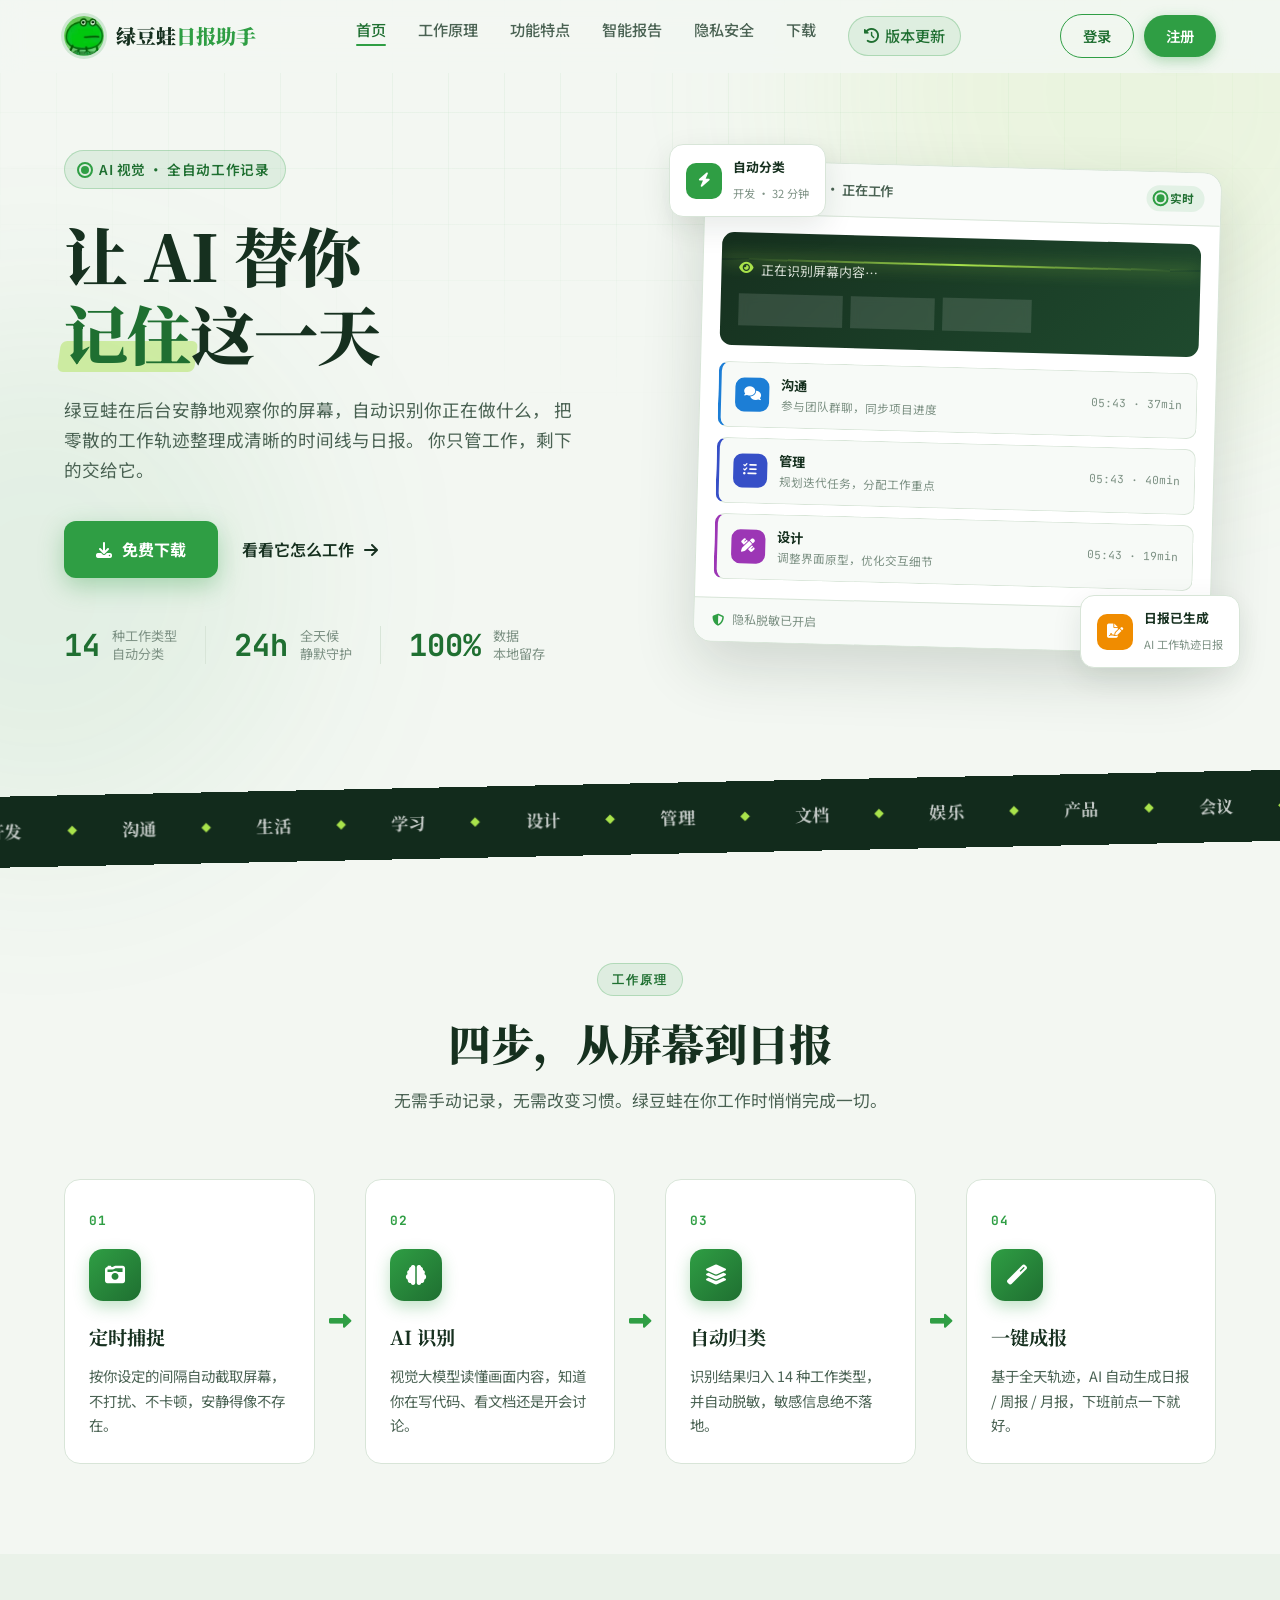
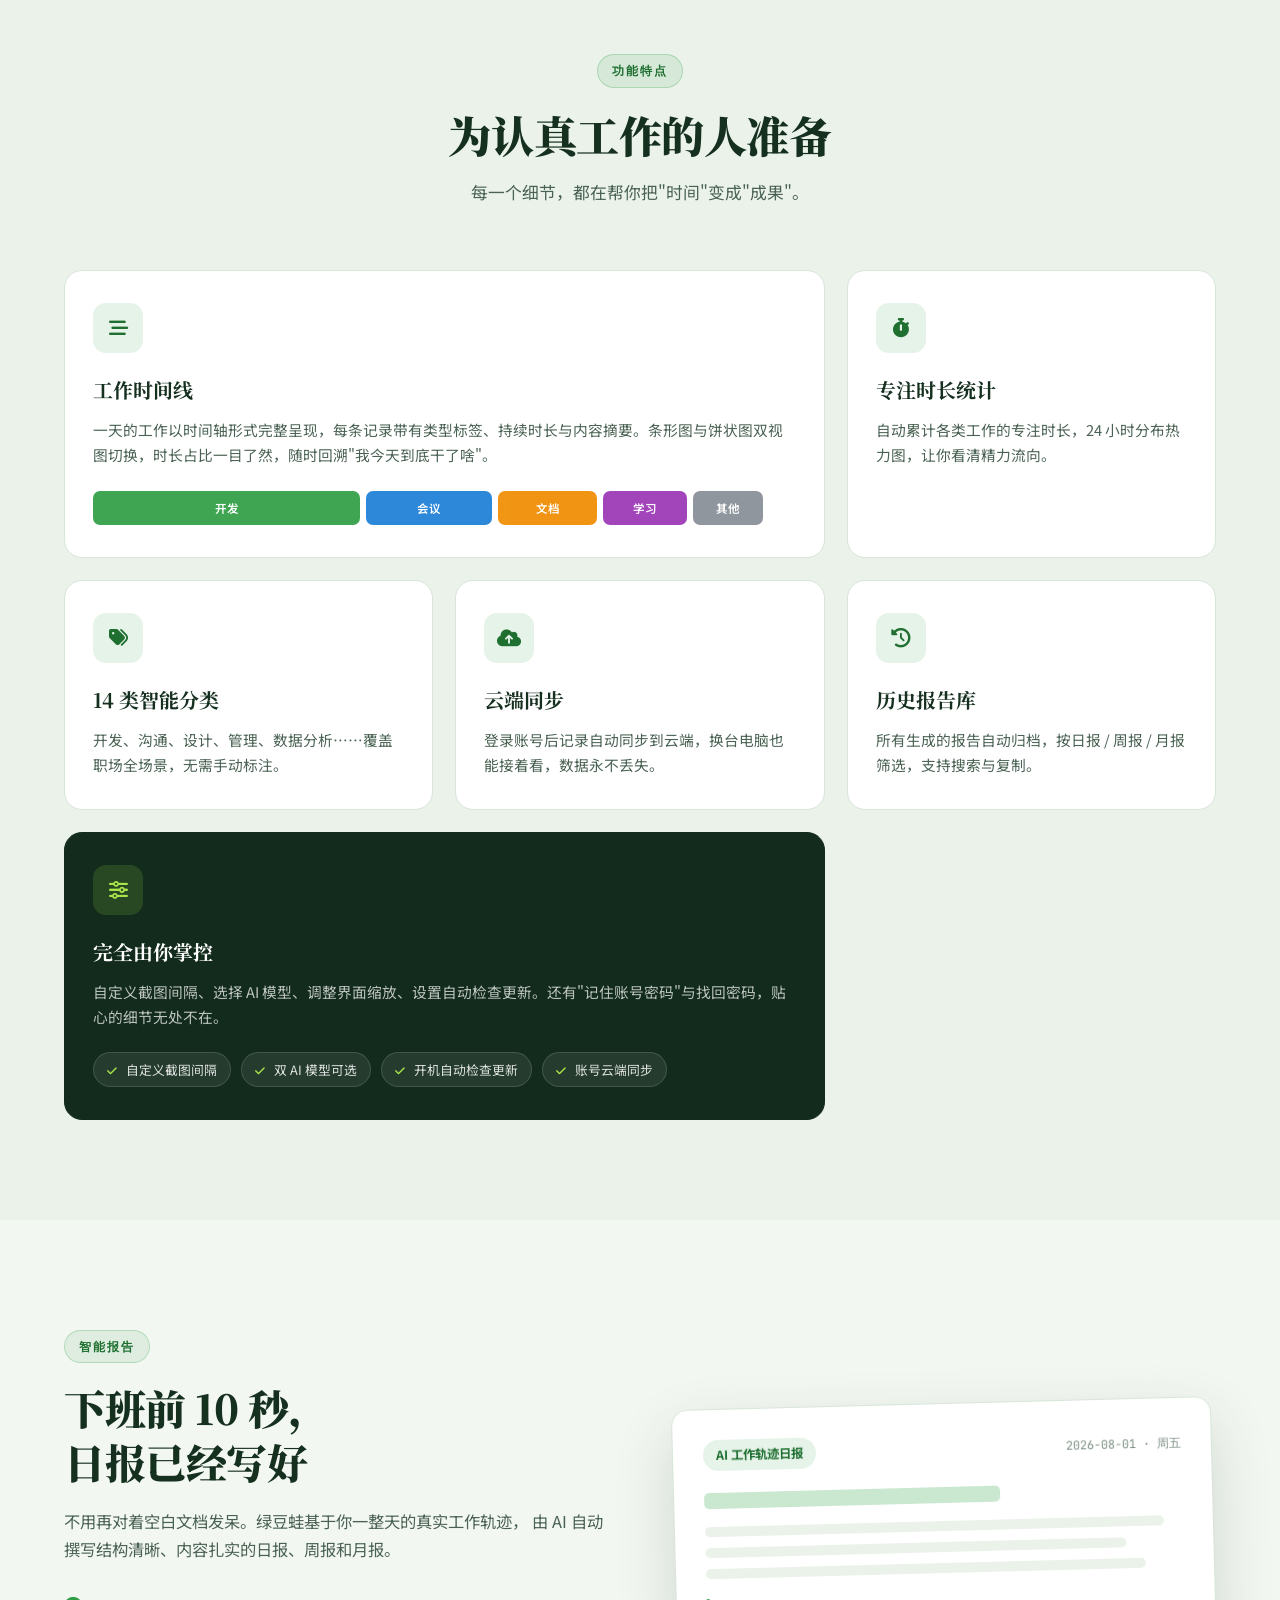
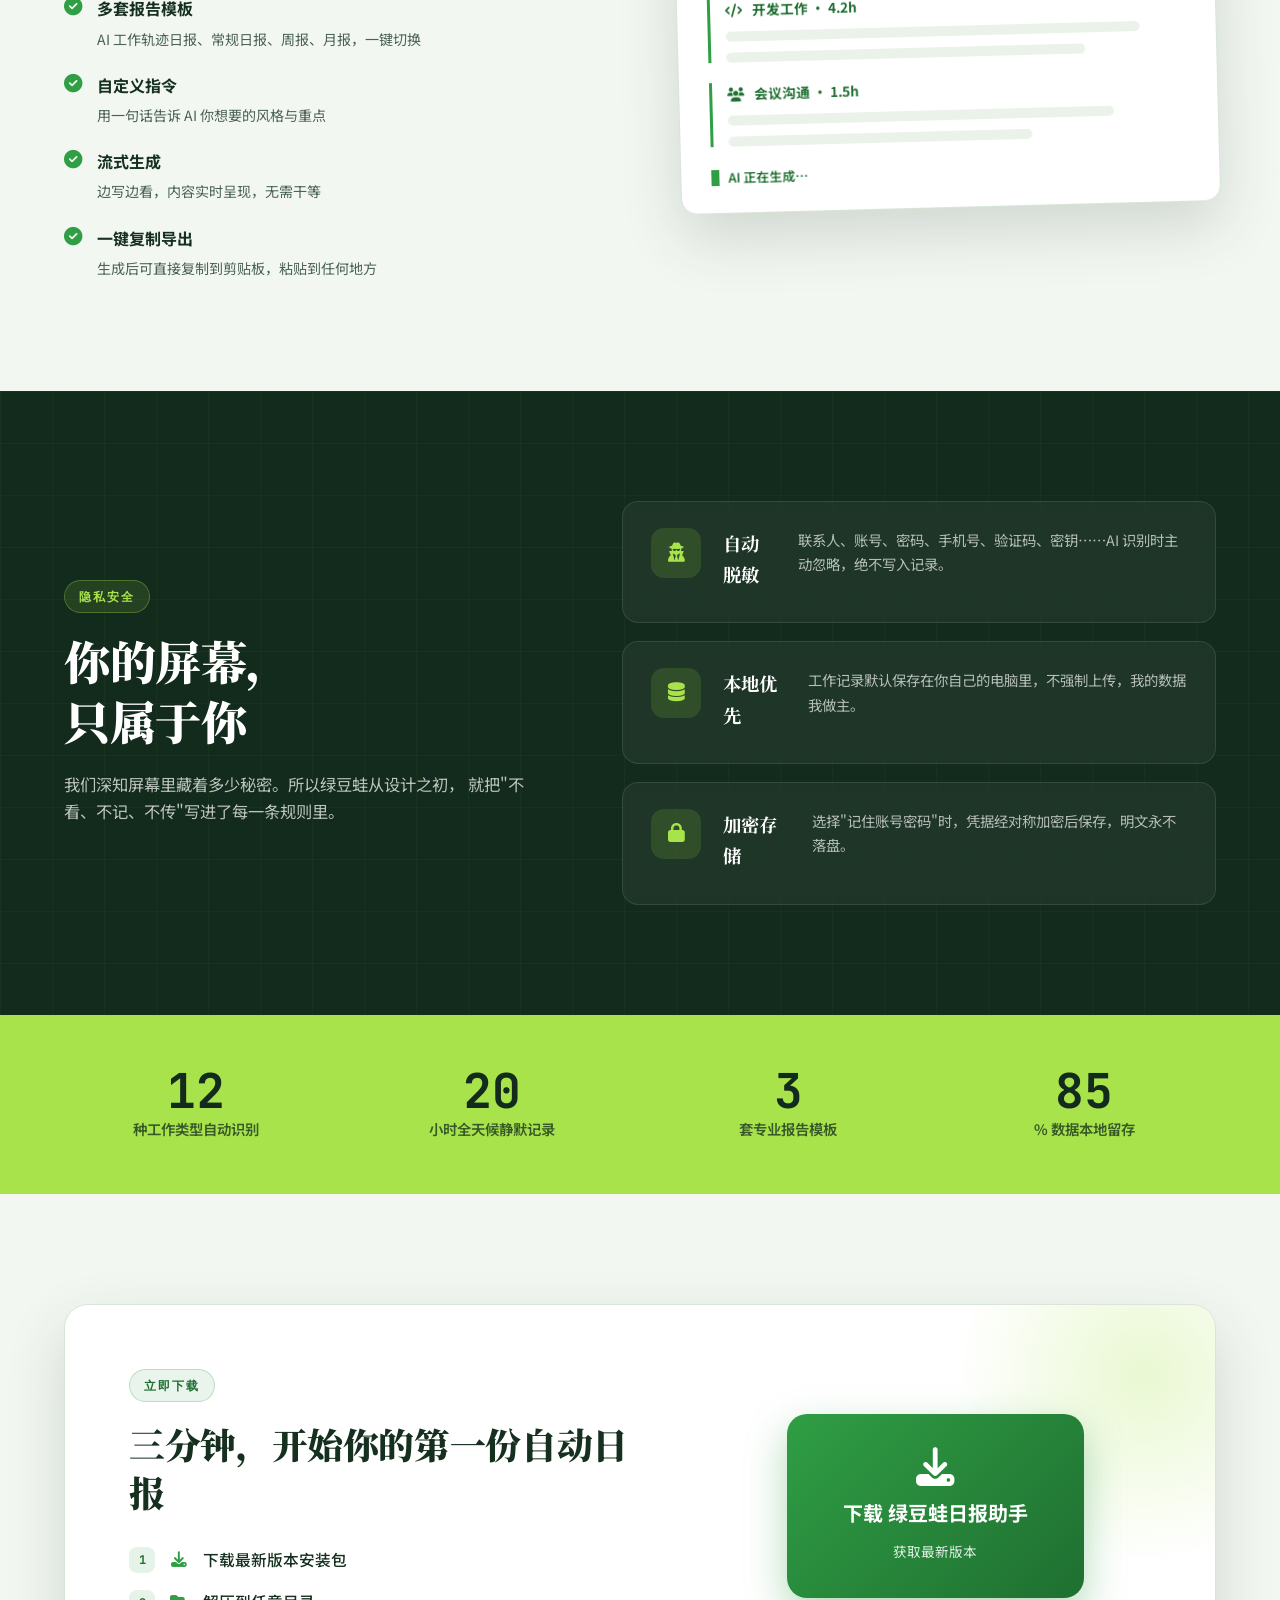
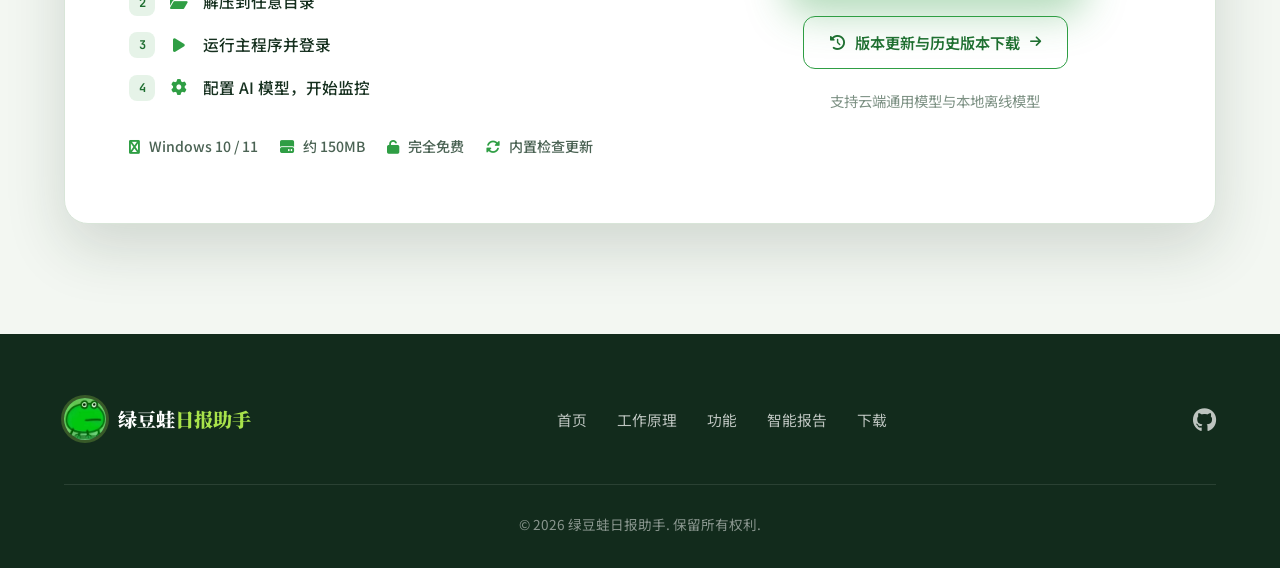
==== commit dc657238: "新增历史版本页面" ====
--- a/static/index.html
+++ b/static/index.html
@@ -32,6 +32,7 @@
                 <li><a href="#report" class="nav-link">智能报告</a></li>
                 <li><a href="#privacy" class="nav-link">隐私安全</a></li>
                 <li><a href="#download" class="nav-link">下载</a></li>
+                <li><a href="/versions" class="nav-link nav-version"><i class="fas fa-clock-rotate-left"></i> 版本更新</a></li>
             </ul>
             <div class="nav-auth">
                 <a href="/login" class="auth-btn login-btn">登录</a>
@@ -342,6 +343,11 @@
                             <span id="downloadButtonText">下载 绿豆蛙日报助手</span>
                             <small id="downloadButtonSubtext">获取最新版本</small>
                         </a>
+                        <a href="/versions" class="version-history-btn">
+                            <i class="fas fa-clock-rotate-left"></i>
+                            <span>版本更新与历史版本下载</span>
+                            <i class="fas fa-arrow-right"></i>
+                        </a>
                         <p class="download-note" id="downloadNote">支持云端通用模型与本地离线模型</p>
                     </div>
                 </div>
--- a/static/style.css
+++ b/static/style.css
@@ -69,6 +69,9 @@
 .nav-link::after { content: ''; position: absolute; bottom: -6px; left: 0; width: 0; height: 2px; background: var(--green); border-radius: 2px; transition: var(--transition); }
 .nav-link:hover, .nav-link.active { color: var(--green-deep); }
 .nav-link:hover::after, .nav-link.active::after { width: 100%; }
+.nav-version { display: inline-flex; align-items: center; gap: 6px; color: var(--green-deep); background: rgba(47, 158, 68, 0.1); border: 1px solid rgba(47, 158, 68, 0.28); padding: 6px 15px; border-radius: 999px; }
+.nav-version::after { display: none; }
+.nav-version:hover { background: rgba(47, 158, 68, 0.18); border-color: var(--green); }
 .nav-auth { display: flex; gap: 10px; align-items: center; }
 .auth-btn { padding: 9px 22px; border-radius: 999px; text-decoration: none; font-size: 0.9rem; font-weight: 600; transition: var(--transition); }
 .login-btn { color: var(--green-deep); border: 1.5px solid var(--green); background: transparent; }
@@ -262,6 +265,19 @@
 .download-button span { font-size: 1.25rem; font-weight: 700; }
 .download-button small { font-size: 0.85rem; opacity: 0.85; }
 .download-note { margin-top: 20px; color: var(--ink-faint); font-size: 0.9rem; }
+.version-history-btn {
+    display: inline-flex; align-items: center; justify-content: center; gap: 10px;
+    margin-top: 18px; padding: 13px 26px; border-radius: 12px;
+    color: var(--green-deep); text-decoration: none; font-weight: 600; font-size: 0.95rem;
+    background: var(--paper); border: 1.5px solid var(--green);
+    transition: var(--transition);
+}
+.version-history-btn:hover {
+    background: rgba(47, 158, 68, 0.1); transform: translateY(-2px);
+    box-shadow: 0 10px 26px rgba(47, 158, 68, 0.22);
+}
+.version-history-btn .fa-arrow-right { font-size: 0.8rem; transition: transform 0.3s ease; }
+.version-history-btn:hover .fa-arrow-right { transform: translateX(4px); }
 
 /* ==================== 页脚 ==================== */
 .footer { background: var(--green-dark); color: #fff; padding: 64px 0 32px; }
